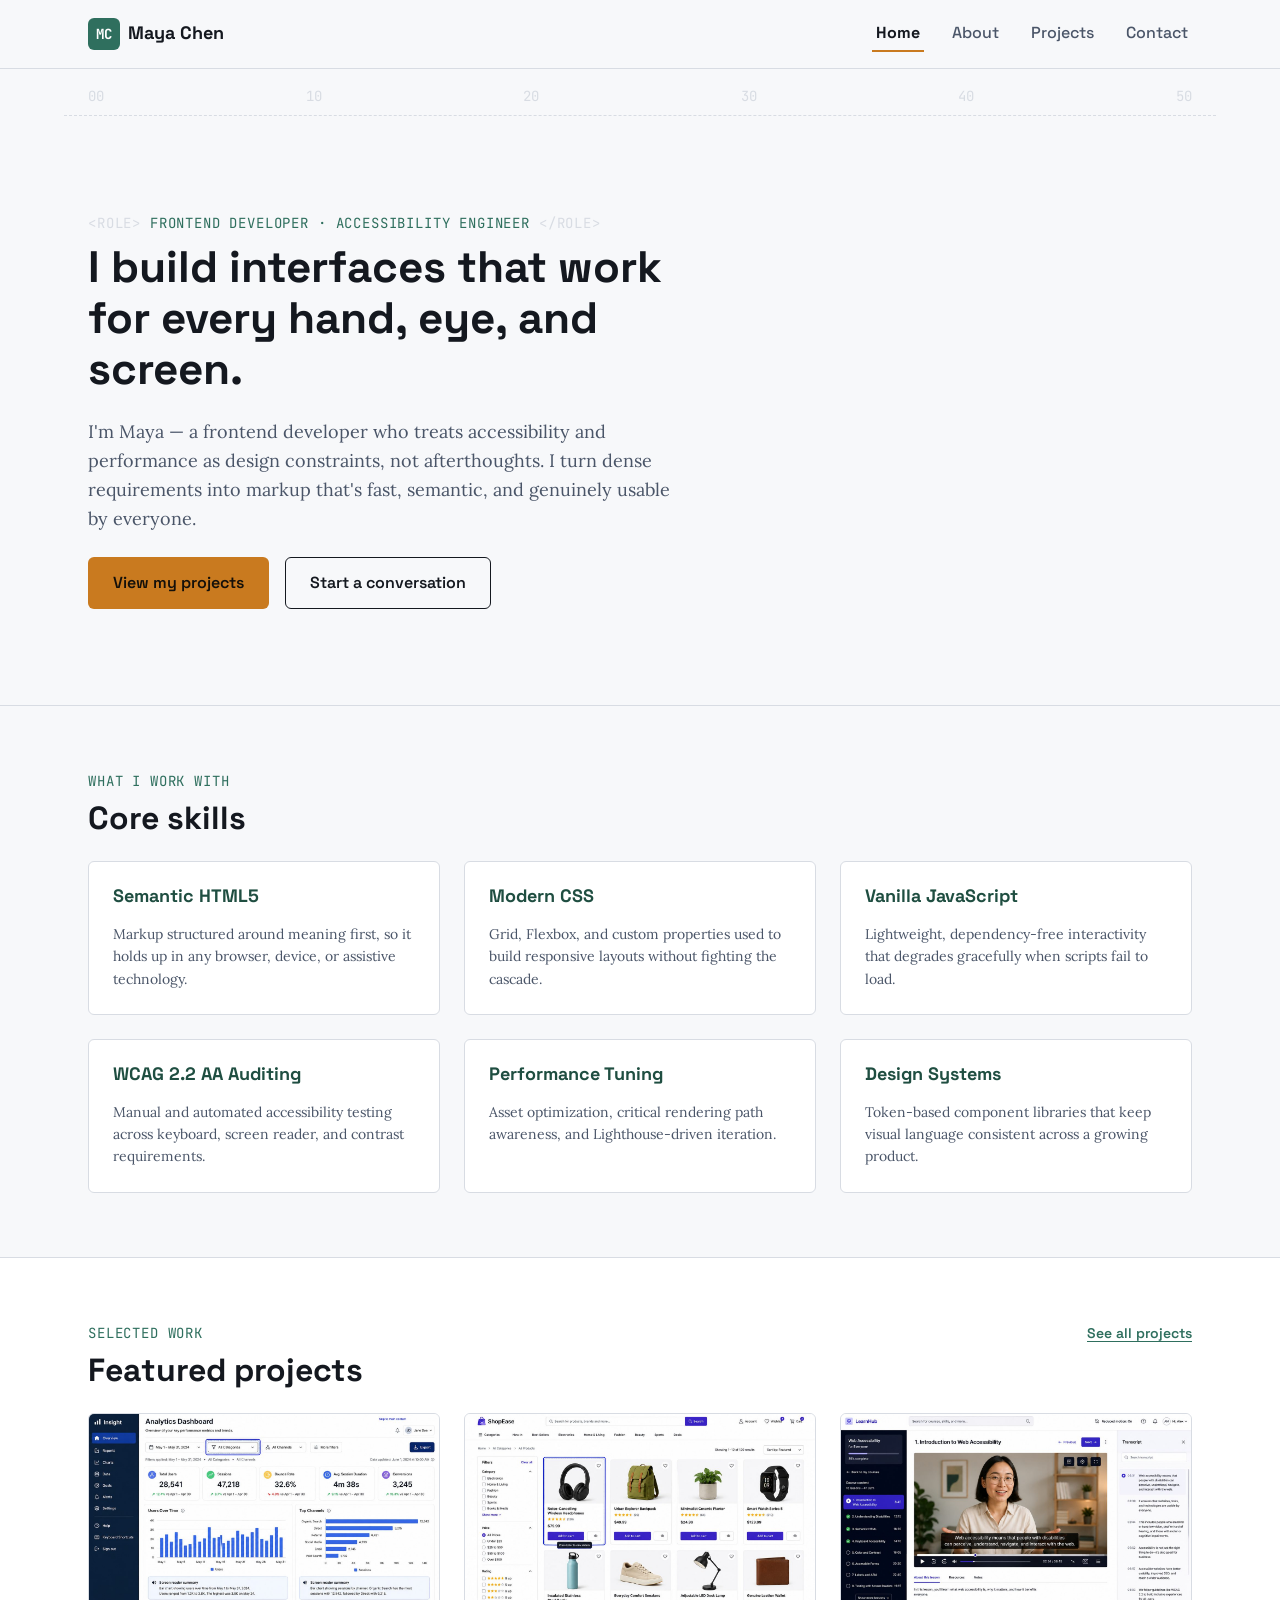
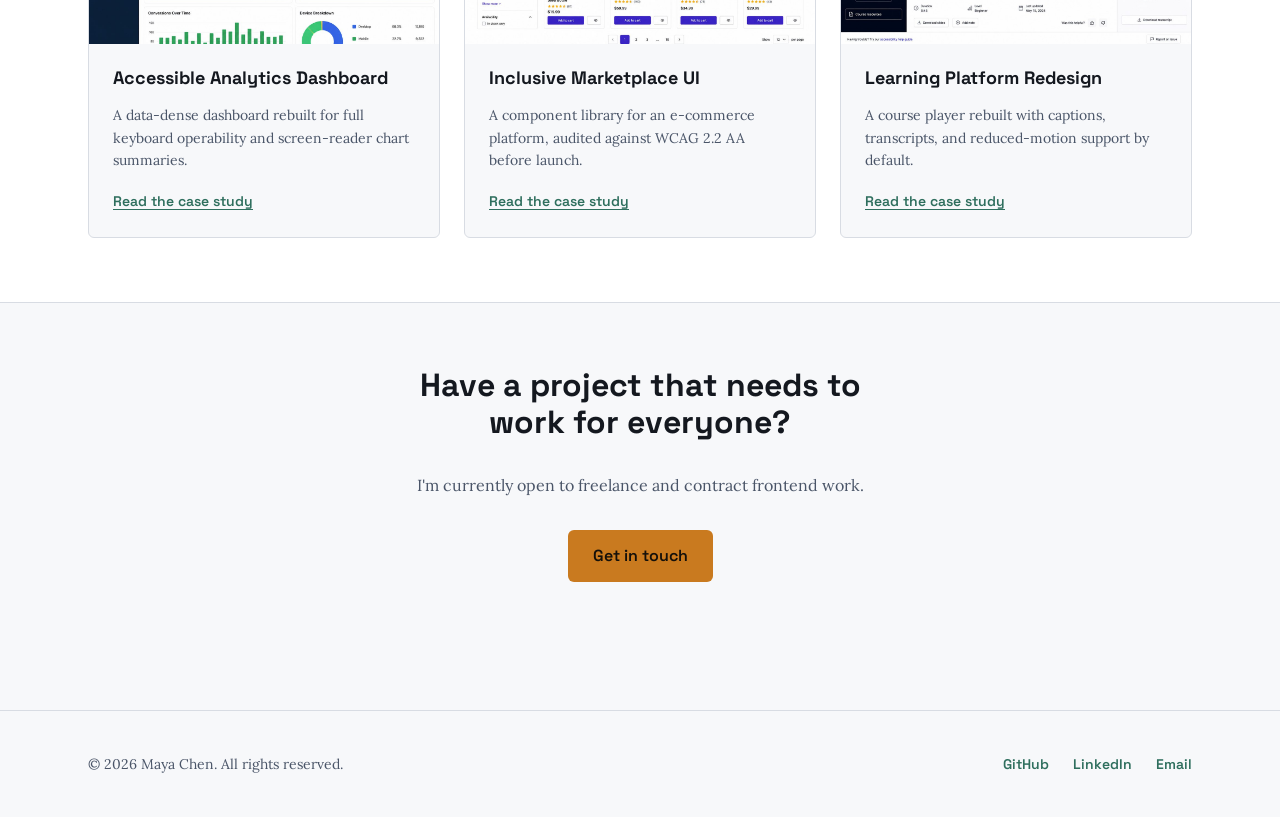
==== index.html @ 95c25424 "Initial portfolio website" ====
<!DOCTYPE html>
<html lang="en">
<head>
  <!-- ============================================================
       DOCUMENT METADATA
       ============================================================ -->
  <meta charset="UTF-8">
  <meta name="viewport" content="width=device-width, initial-scale=1.0">

  <title>Maya Chen — Frontend Developer &amp; Accessibility Engineer</title>
  <meta name="description" content="Maya Chen is a frontend developer and accessibility engineer building fast, semantic, WCAG-compliant web experiences. Explore her work, skills, and projects.">
  <meta name="keywords" content="frontend developer, accessibility engineer, web accessibility, WCAG, semantic HTML, portfolio, Maya Chen">
  <meta name="author" content="Maya Chen">

  <!-- Canonical URL placeholder — replace with production domain before deploying -->
  <link rel="canonical" href="https://www.mayachen.dev/index.html">

  <!-- Open Graph tags for social sharing -->
  <meta property="og:type" content="website">
  <meta property="og:title" content="Maya Chen — Frontend Developer & Accessibility Engineer">
  <meta property="og:description" content="Frontend developer and accessibility engineer building fast, semantic, WCAG-compliant web experiences.">
  <meta property="og:image" content="https://www.mayachen.dev/images/og-cover.jpg">
  <meta property="og:url" content="https://www.mayachen.dev/index.html">
  <meta property="og:site_name" content="Maya Chen — Portfolio">

  <!-- Twitter Card tags -->
  <meta name="twitter:card" content="summary_large_image">
  <meta name="twitter:title" content="Maya Chen — Frontend Developer & Accessibility Engineer">
  <meta name="twitter:description" content="Frontend developer and accessibility engineer building fast, semantic, WCAG-compliant web experiences.">
  <meta name="twitter:image" content="https://www.mayachen.dev/images/og-cover.jpg">

  <!-- Favicon placeholder -->
  <link rel="icon" href="images/favicon.svg" type="image/svg+xml">

  <!-- Preconnect to Google Fonts for performance -->
  <link rel="preconnect" href="https://fonts.googleapis.com">
  <link rel="preconnect" href="https://fonts.gstatic.com" crossorigin>
  <link href="https://fonts.googleapis.com/css2?family=Space+Grotesk:wght@500;600;700&family=Lora:ital,wght@0,400;0,500;0,600;1,400&family=JetBrains+Mono:wght@400;500&display=swap" rel="stylesheet">

  <link rel="stylesheet" href="css/style.css">
</head>
<body>

  <!-- ============================================================
       SKIP LINK
       Allows keyboard and screen-reader users to bypass the
       repeated navigation block and jump straight to main content.
       Visually hidden until it receives keyboard focus.
       ============================================================ -->
  <a class="skip-link" href="#main-content">Skip to main content</a>

  <!-- ============================================================
       HEADER + PRIMARY NAVIGATION
       Identical markup is repeated on every page so screen-reader
       users build a predictable mental model of the site.
       aria-current="page" tells assistive tech which link matches
       the page currently loaded, without relying on color alone.
       ============================================================ -->
  <header class="site-header">
    <div class="header-inner">
      <a href="index.html" class="logo" aria-label="Maya Chen — Home">
        <span class="logo-mark" aria-hidden="true">MC</span>
        <span class="logo-text">Maya Chen</span>
      </a>

      <button type="button" class="nav-toggle" id="nav-toggle" aria-expanded="false" aria-controls="primary-nav">
        <span class="nav-toggle-bar" aria-hidden="true"></span>
        <span class="nav-toggle-bar" aria-hidden="true"></span>
        <span class="nav-toggle-bar" aria-hidden="true"></span>
        <span class="visually-hidden">Menu</span>
      </button>

      <nav aria-label="Primary Navigation" id="primary-nav" class="primary-nav">
        <ul>
          <li><a href="index.html" aria-current="page">Home</a></li>
          <li><a href="about.html">About</a></li>
          <li><a href="projects.html">Projects</a></li>
          <li><a href="contact.html">Contact</a></li>
        </ul>
      </nav>
    </div>
  </header>

  <!-- ============================================================
       MAIN CONTENT
       Exactly one <main> per page; this is the skip link's target.
       ============================================================ -->
  <main id="main-content">

    <!-- HERO — signature "annotated blueprint" treatment: a ruled,
         coordinate-labeled panel that echoes the site's focus on
         structure and semantics. Ruler ticks are purely decorative
         (aria-hidden) so they never clutter screen-reader output. -->
    <section class="hero" aria-labelledby="hero-heading">
      <div class="hero-ruler" aria-hidden="true">
        <span>00</span><span>10</span><span>20</span><span>30</span><span>40</span><span>50</span>
      </div>
      <div class="hero-content">
        <p class="eyebrow">
          <span class="eyebrow-tag">&lt;role&gt;</span> Frontend Developer · Accessibility Engineer <span class="eyebrow-tag">&lt;/role&gt;</span>
        </p>
        <h1 id="hero-heading">I build interfaces that work for every hand, eye, and screen.</h1>
        <p class="hero-lede">
          I'm Maya — a frontend developer who treats accessibility and performance as
          design constraints, not afterthoughts. I turn dense requirements into
          markup that's fast, semantic, and genuinely usable by everyone.
        </p>
        <div class="cta-group">
          <a class="button button-primary" href="projects.html">View my projects</a>
          <a class="button button-secondary" href="contact.html">Start a conversation</a>
        </div>
      </div>
    </section>

    <!-- SKILLS SECTION -->
    <section class="skills" aria-labelledby="skills-heading">
      <div class="section-inner">
        <p class="eyebrow">What I work with</p>
        <h2 id="skills-heading">Core skills</h2>
        <ul class="skills-grid">
          <li class="skill-card">
            <h3>Semantic HTML5</h3>
            <p>Markup structured around meaning first, so it holds up in any browser, device, or assistive technology.</p>
          </li>
          <li class="skill-card">
            <h3>Modern CSS</h3>
            <p>Grid, Flexbox, and custom properties used to build responsive layouts without fighting the cascade.</p>
          </li>
          <li class="skill-card">
            <h3>Vanilla JavaScript</h3>
            <p>Lightweight, dependency-free interactivity that degrades gracefully when scripts fail to load.</p>
          </li>
          <li class="skill-card">
            <h3>WCAG 2.2 AA Auditing</h3>
            <p>Manual and automated accessibility testing across keyboard, screen reader, and contrast requirements.</p>
          </li>
          <li class="skill-card">
            <h3>Performance Tuning</h3>
            <p>Asset optimization, critical rendering path awareness, and Lighthouse-driven iteration.</p>
          </li>
          <li class="skill-card">
            <h3>Design Systems</h3>
            <p>Token-based component libraries that keep visual language consistent across a growing product.</p>
          </li>
        </ul>
      </div>
    </section>

    <!-- FEATURED PROJECTS PREVIEW -->
    <section class="featured-projects" aria-labelledby="featured-heading">
      <div class="section-inner">
        <div class="section-heading-row">
          <div>
            <p class="eyebrow">Selected work</p>
            <h2 id="featured-heading">Featured projects</h2>
          </div>
          <a class="text-link" href="projects.html">See all projects</a>
        </div>

        <div class="featured-grid">
          <article class="featured-card">
            <img src="images/project-dashboard.jpg" alt="Analytics dashboard interface showing bar charts and a keyboard-focus outline around a filter control" width="640" height="420" loading="lazy">
            <div class="featured-card-body">
              <h3>Accessible Analytics Dashboard</h3>
              <p>A data-dense dashboard rebuilt for full keyboard operability and screen-reader chart summaries.</p>
              <a class="text-link" href="projects.html">Read the case study</a>
            </div>
          </article>

          <article class="featured-card">
            <img src="images/project-marketplace.jpg" alt="Grid of product cards in an online marketplace with visible focus ring on the first card" width="640" height="420" loading="lazy">
            <div class="featured-card-body">
              <h3>Inclusive Marketplace UI</h3>
              <p>A component library for an e-commerce platform, audited against WCAG 2.2 AA before launch.</p>
              <a class="text-link" href="projects.html">Read the case study</a>
            </div>
          </article>

          <article class="featured-card">
            <img src="images/project-learning.jpg" alt="Online course player interface with captions enabled and a transcript panel open" width="640" height="420" loading="lazy">
            <div class="featured-card-body">
              <h3>Learning Platform Redesign</h3>
              <p>A course player rebuilt with captions, transcripts, and reduced-motion support by default.</p>
              <a class="text-link" href="projects.html">Read the case study</a>
            </div>
          </article>
        </div>
      </div>
    </section>

    <!-- CLOSING CALL TO ACTION -->
    <section class="cta-band" aria-labelledby="cta-heading">
      <div class="section-inner cta-band-inner">
        <h2 id="cta-heading">Have a project that needs to work for everyone?</h2>
        <p>I'm currently open to freelance and contract frontend work.</p>
        <a class="button button-primary" href="contact.html">Get in touch</a>
      </div>
    </section>

  </main>

  <!-- ============================================================
       FOOTER
       Repeated on every page. Social links use descriptive
       aria-label text rather than relying on icon shape alone.
       ============================================================ -->
  <footer class="site-footer">
    <div class="footer-inner">
      <p>&copy; <span id="current-year">2026</span> Maya Chen. All rights reserved.</p>
      <ul class="social-links">
        <li>
          <a href="https://github.com/mayachen-dev" aria-label="Maya Chen on GitHub (opens in a new tab)" target="_blank" rel="noopener noreferrer">GitHub</a>
        </li>
        <li>
          <a href="https://linkedin.com/in/mayachen-dev" aria-label="Maya Chen on LinkedIn (opens in a new tab)" target="_blank" rel="noopener noreferrer">LinkedIn</a>
        </li>
        <li>
          <a href="mailto:hello@mayachen.dev" aria-label="Email Maya Chen at hello@mayachen.dev">Email</a>
        </li>
      </ul>
    </div>
  </footer>

  <!-- Back-to-top button is injected/managed by script.js; markup lives here
       so it exists in the DOM before scripts run, with a safe no-JS fallback state. -->
  <button type="button" id="back-to-top" class="back-to-top" aria-label="Back to top">↑</button>

  <script src="js/script.js"></script>
</body>
</html>
---- css/style.css ----
/* ==========================================================================
   MAYA CHEN — PORTFOLIO STYLESHEET
   ==========================================================================
   Design tokens live at the top as CSS custom properties so color, type,
   and spacing decisions are made once and reused everywhere. The palette
   is a cool slate/paper base with a deep teal + amber accent pair — a
   deliberate departure from the "warm cream + terracotta" look common in
   generated portfolios, chosen to read as technical/editorial in line
   with the site's accessibility-engineering subject matter.

   Layout approach: mobile-first. Base styles target small screens;
   min-width media queries progressively enhance for tablet (640px+)
   and desktop (1024px+).
   ========================================================================== */

/* --------------------------------------------------------------------------
   1. DESIGN TOKENS
   -------------------------------------------------------------------------- */
:root {
  /* Color */
  --color-bg: #F7F8FA;            /* cool paper background, not cream */
  --color-surface: #FFFFFF;       /* card / raised surface */
  --color-ink: #14181F;           /* primary text, near-black slate */
  --color-slate: #4A5568;         /* secondary text */
  --color-rule: #D8DCE3;          /* borders, dividers, ruler ticks */
  --color-teal: #2F6F5E;          /* primary accent — structure, links, focus */
  --color-teal-dark: #1F4E41;     /* hover/active state for teal */
  --color-amber: #C97A1F;         /* secondary accent — CTAs, highlights (darkened from #E8A33D for AA contrast on white) */
  --color-amber-dark: #A6620F;    /* hover/active state for amber */

  /* Typography */
  --font-display: "Space Grotesk", "Segoe UI", sans-serif;
  --font-body: "Lora", Georgia, serif;
  --font-mono: "JetBrains Mono", "Courier New", monospace;

  --fs-base: 1rem;
  --fs-sm: 0.875rem;
  --fs-lg: 1.125rem;
  --fs-xl: 1.5rem;
  --fs-2xl: 2rem;
  --fs-3xl: 2.75rem;

  /* Spacing scale */
  --space-1: 0.25rem;
  --space-2: 0.5rem;
  --space-3: 1rem;
  --space-4: 1.5rem;
  --space-5: 2.5rem;
  --space-6: 4rem;
  --space-7: 6rem;

  /* Layout */
  --content-max-width: 72rem;
  --radius: 6px;
  --border-width: 1px;

  /* Motion */
  --transition-fast: 150ms ease;
}

/* --------------------------------------------------------------------------
   2. RESET & BASE ELEMENTS
   -------------------------------------------------------------------------- */
*,
*::before,
*::after {
  box-sizing: border-box;
}

html {
  scroll-behavior: smooth;
}

@media (prefers-reduced-motion: reduce) {
  html {
    scroll-behavior: auto;
  }
  *,
  *::before,
  *::after {
    animation-duration: 0.01ms !important;
    animation-iteration-count: 1 !important;
    transition-duration: 0.01ms !important;
    scroll-behavior: auto !important;
  }
}

body {
  margin: 0;
  background-color: var(--color-bg);
  color: var(--color-ink);
  font-family: var(--font-body);
  font-size: var(--fs-base);
  line-height: 1.6;
  -webkit-font-smoothing: antialiased;
}

img {
  max-width: 100%;
  height: auto;
  display: block;
  border-radius: var(--radius);
}

h1, h2, h3 {
  font-family: var(--font-display);
  line-height: 1.15;
  margin: 0 0 var(--space-3);
  color: var(--color-ink);
}

h1 { font-size: var(--fs-3xl); }
h2 { font-size: var(--fs-2xl); }
h3 { font-size: var(--fs-lg); }

p {
  margin: 0 0 var(--space-3);
  color: var(--color-slate);
  max-width: 65ch;
}

ul {
  margin: 0;
  padding: 0;
  list-style: none;
}

a {
  color: var(--color-teal);
  text-decoration-thickness: 1px;
  text-underline-offset: 3px;
}

a:hover {
  color: var(--color-teal-dark);
}

/* --------------------------------------------------------------------------
   3. ACCESSIBILITY UTILITIES
   -------------------------------------------------------------------------- */

/* Visually hides content while keeping it available to assistive tech. */
.visually-hidden {
  position: absolute;
  width: 1px;
  height: 1px;
  padding: 0;
  margin: -1px;
  overflow: hidden;
  clip: rect(0, 0, 0, 0);
  white-space: nowrap;
  border: 0;
}

/* Skip link: hidden off-screen by default, snaps into view on keyboard
   focus so keyboard and screen-reader users can bypass repeated nav. */
.skip-link {
  position: absolute;
  top: -3rem;
  left: var(--space-3);
  z-index: 100;
  background-color: var(--color-ink);
  color: var(--color-bg);
  padding: var(--space-2) var(--space-4);
  border-radius: var(--radius);
  font-family: var(--font-display);
  font-weight: 600;
  transition: top var(--transition-fast);
}

.skip-link:focus {
  top: var(--space-3);
}

/* Consistent, highly visible focus indicator for every interactive
   element. Uses :focus-visible so mouse clicks don't trigger a ring,
   but keyboard focus always does — required for WCAG 2.2 Focus Visible. */
a:focus-visible,
button:focus-visible,
input:focus-visible,
textarea:focus-visible {
  outline: 3px solid var(--color-amber);
  outline-offset: 2px;
  border-radius: var(--radius);
}

/* --------------------------------------------------------------------------
   4. LAYOUT HELPERS
   -------------------------------------------------------------------------- */
.section-inner {
  max-width: var(--content-max-width);
  margin-inline: auto;
  padding-inline: var(--space-4);
}

.eyebrow {
  font-family: var(--font-mono);
  font-size: var(--fs-sm);
  color: var(--color-teal);
  text-transform: uppercase;
  letter-spacing: 0.06em;
  margin: 0 0 var(--space-2);
}

.eyebrow-tag {
  color: var(--color-rule);
}

.text-link {
  font-family: var(--font-display);
  font-weight: 600;
  font-size: var(--fs-sm);
  white-space: nowrap;
}

/* --------------------------------------------------------------------------
   5. BUTTONS
   -------------------------------------------------------------------------- */
.button {
  display: inline-flex;
  align-items: center;
  justify-content: center;
  gap: var(--space-2);
  font-family: var(--font-display);
  font-weight: 600;
  font-size: var(--fs-base);
  padding: 0.75rem 1.5rem;
  border-radius: var(--radius);
  border: var(--border-width) solid transparent;
  cursor: pointer;
  text-decoration: none;
  transition: background-color var(--transition-fast), color var(--transition-fast), border-color var(--transition-fast);
}

.button-primary {
  background-color: var(--color-amber);
  color: #14100A;
}

.button-primary:hover {
  background-color: var(--color-amber-dark);
  color: #14100A;
}

.button-secondary {
  background-color: transparent;
  border-color: var(--color-ink);
  color: var(--color-ink);
}

.button-secondary:hover {
  background-color: var(--color-ink);
  color: var(--color-bg);
}

.button-outline {
  background-color: transparent;
  border-color: var(--color-rule);
  color: var(--color-ink);
}

.button-outline:hover {
  border-color: var(--color-teal);
  color: var(--color-teal-dark);
}

.cta-group {
  display: flex;
  flex-wrap: wrap;
  gap: var(--space-3);
}

/* --------------------------------------------------------------------------
   6. HEADER & NAVIGATION
   -------------------------------------------------------------------------- */
.site-header {
  position: sticky;
  top: 0;
  z-index: 50;
  background-color: var(--color-bg);
  border-bottom: var(--border-width) solid var(--color-rule);
}

.header-inner {
  max-width: var(--content-max-width);
  margin-inline: auto;
  padding: var(--space-3) var(--space-4);
  display: flex;
  align-items: center;
  justify-content: space-between;
  flex-wrap: wrap;
}

.logo {
  display: flex;
  align-items: center;
  gap: var(--space-2);
  text-decoration: none;
  color: var(--color-ink);
  font-family: var(--font-display);
  font-weight: 700;
  font-size: var(--fs-lg);
}

.logo-mark {
  display: inline-flex;
  align-items: center;
  justify-content: center;
  width: 2rem;
  height: 2rem;
  background-color: var(--color-teal);
  color: #FFFFFF;
  border-radius: var(--radius);
  font-family: var(--font-mono);
  font-size: var(--fs-sm);
}

/* Hamburger toggle — only relevant below the tablet breakpoint;
   hidden entirely at 640px+ where the full nav is always visible. */
.nav-toggle {
  display: inline-flex;
  flex-direction: column;
  justify-content: center;
  gap: 5px;
  width: 2.5rem;
  height: 2.5rem;
  padding: 0;
  background: transparent;
  border: var(--border-width) solid var(--color-rule);
  border-radius: var(--radius);
  cursor: pointer;
}

.nav-toggle-bar {
  display: block;
  width: 1.25rem;
  height: 2px;
  margin-inline: auto;
  background-color: var(--color-ink);
}

.primary-nav {
  flex-basis: 100%;
  order: 3;
  display: none;
}

.primary-nav.is-open {
  display: block;
}

.primary-nav ul {
  display: flex;
  flex-direction: column;
  gap: var(--space-1);
  padding-top: var(--space-3);
}

.primary-nav a {
  display: block;
  padding: var(--space-2) var(--space-1);
  font-family: var(--font-display);
  font-weight: 500;
  text-decoration: none;
  color: var(--color-slate);
  border-bottom: 2px solid transparent;
}

.primary-nav a:hover {
  color: var(--color-teal-dark);
}

/* aria-current="page" is the source of truth for "active" styling —
   never color alone, so the underline + weight also carry the signal. */
.primary-nav a[aria-current="page"] {
  color: var(--color-ink);
  font-weight: 700;
  border-bottom-color: var(--color-amber);
}

@media (min-width: 640px) {
  .nav-toggle {
    display: none;
  }

  .primary-nav {
    flex-basis: auto;
    order: 2;
    display: block;
  }

  .primary-nav ul {
    flex-direction: row;
    gap: var(--space-4);
    padding-top: 0;
  }

  .primary-nav a {
    padding: var(--space-1);
  }
}

/* --------------------------------------------------------------------------
   7. HERO (signature "annotated blueprint" ruler treatment)
   -------------------------------------------------------------------------- */
.hero {
  border-bottom: var(--border-width) solid var(--color-rule);
  padding-top: var(--space-3);
}

.hero-ruler {
  max-width: var(--content-max-width);
  margin-inline: auto;
  padding-inline: var(--space-4);
  display: flex;
  justify-content: space-between;
  font-family: var(--font-mono);
  font-size: var(--fs-sm);
  color: var(--color-rule);
  border-bottom: var(--border-width) dashed var(--color-rule);
  padding-bottom: var(--space-2);
}

.hero-content {
  max-width: var(--content-max-width);
  margin-inline: auto;
  padding: var(--space-5) var(--space-4) var(--space-6);
}

.hero h1 {
  max-width: 20ch;
  margin-bottom: var(--space-4);
}

.hero-lede {
  font-size: var(--fs-lg);
  max-width: 55ch;
  margin-bottom: var(--space-4);
}

@media (min-width: 1024px) {
  .hero-content {
    padding-top: var(--space-7);
    padding-bottom: var(--space-7);
  }
}

/* --------------------------------------------------------------------------
   8. SKILLS (home page grid)
   -------------------------------------------------------------------------- */
.skills {
  padding-block: var(--space-6);
}

.skills-grid {
  display: grid;
  grid-template-columns: 1fr;
  gap: var(--space-4);
  margin-top: var(--space-4);
}

.skill-card {
  background-color: var(--color-surface);
  border: var(--border-width) solid var(--color-rule);
  border-radius: var(--radius);
  padding: var(--space-4);
}

.skill-card h3 {
  color: var(--color-teal-dark);
}

.skill-card p {
  font-size: var(--fs-sm);
  margin-bottom: 0;
}

@media (min-width: 640px) {
  .skills-grid {
    grid-template-columns: repeat(2, 1fr);
  }
}

@media (min-width: 1024px) {
  .skills-grid {
    grid-template-columns: repeat(3, 1fr);
  }
}

/* --------------------------------------------------------------------------
   9. FEATURED PROJECTS (home page preview)
   -------------------------------------------------------------------------- */
.featured-projects {
  padding-block: var(--space-6);
  background-color: var(--color-surface);
  border-block: var(--border-width) solid var(--color-rule);
}

.section-heading-row {
  display: flex;
  flex-wrap: wrap;
  align-items: baseline;
  justify-content: space-between;
  gap: var(--space-2);
  margin-bottom: var(--space-4);
}

.section-heading-row h2 {
  margin-bottom: 0;
}

.featured-grid {
  display: grid;
  grid-template-columns: 1fr;
  gap: var(--space-4);
}

.featured-card {
  border: var(--border-width) solid var(--color-rule);
  border-radius: var(--radius);
  overflow: hidden;
  background-color: var(--color-bg);
}

.featured-card img {
  border-radius: 0;
  aspect-ratio: 640 / 420;
  object-fit: cover;
}

.featured-card-body {
  padding: var(--space-4);
}

.featured-card-body p {
  font-size: var(--fs-sm);
}

@media (min-width: 640px) {
  .featured-grid {
    grid-template-columns: repeat(2, 1fr);
  }
}

@media (min-width: 1024px) {
  .featured-grid {
    grid-template-columns: repeat(3, 1fr);
  }
}

/* --------------------------------------------------------------------------
   10. CTA BAND
   -------------------------------------------------------------------------- */
.cta-band {
  padding-block: var(--space-6);
}

.cta-band-inner {
  text-align: center;
  display: flex;
  flex-direction: column;
  align-items: center;
  gap: var(--space-3);
}

.cta-band h2 {
  max-width: 24ch;
}

/* --------------------------------------------------------------------------
   11. PAGE INTRO (about / projects / contact header band)
   -------------------------------------------------------------------------- */
.page-intro {
  padding-block: var(--space-6) var(--space-5);
  border-bottom: var(--border-width) solid var(--color-rule);
}

.page-intro h1 {
  max-width: 22ch;
}

.page-intro-lede {
  font-size: var(--fs-lg);
  max-width: 55ch;
}

/* --------------------------------------------------------------------------
   12. ABOUT PAGE — BIOGRAPHY
   -------------------------------------------------------------------------- */
.bio {
  padding-block: var(--space-6);
}

.bio-layout {
  display: grid;
  grid-template-columns: 1fr;
  gap: var(--space-4);
}

.bio-portrait {
  aspect-ratio: 480 / 560;
  object-fit: cover;
  width: 100%;
  max-width: 20rem;
}

@media (min-width: 640px) {
  .bio-layout {
    grid-template-columns: 18rem 1fr;
    align-items: start;
  }
}

/* --------------------------------------------------------------------------
   13. ABOUT PAGE — EDUCATION / EXPERIENCE TIMELINES
   -------------------------------------------------------------------------- */
.timeline-section {
  padding-block: var(--space-6);
}

.timeline-section-alt {
  background-color: var(--color-surface);
  border-block: var(--border-width) solid var(--color-rule);
}

.timeline {
  margin-top: var(--space-4);
  border-left: 2px solid var(--color-rule);
}

.timeline-item {
  position: relative;
  padding: 0 0 var(--space-5) var(--space-4);
}

.timeline-item::before {
  content: "";
  position: absolute;
  left: -7px;
  top: 0.4em;
  width: 12px;
  height: 12px;
  border-radius: 50%;
  background-color: var(--color-amber);
  border: 2px solid var(--color-bg);
}

.timeline-item:last-child {
  padding-bottom: 0;
}

.timeline-date {
  font-family: var(--font-mono);
  font-size: var(--fs-sm);
  color: var(--color-teal);
  margin-bottom: var(--space-1);
}

/* --------------------------------------------------------------------------
   14. ABOUT PAGE — TECHNICAL & SOFT SKILLS
   -------------------------------------------------------------------------- */
.skills-detail {
  padding-block: var(--space-6);
}

.skills-detail-grid {
  display: grid;
  grid-template-columns: 1fr;
  gap: var(--space-4);
  margin-top: var(--space-4);
}

.skills-detail-group h3 {
  color: var(--color-teal-dark);
}

.tag-list {
  display: flex;
  flex-wrap: wrap;
  gap: var(--space-2);
}

.tag-list li {
  font-family: var(--font-mono);
  font-size: var(--fs-sm);
  background-color: var(--color-surface);
  border: var(--border-width) solid var(--color-rule);
  border-radius: 999px;
  padding: 0.3rem 0.8rem;
  color: var(--color-slate);
}

.tag-list-compact li {
  background-color: var(--color-bg);
}

@media (min-width: 640px) {
  .skills-detail-grid {
    grid-template-columns: repeat(2, 1fr);
  }
}

@media (min-width: 1024px) {
  .skills-detail-grid {
    grid-template-columns: repeat(4, 1fr);
  }
}

.skills-soft {
  padding-block: var(--space-6);
  background-color: var(--color-surface);
  border-block: var(--border-width) solid var(--color-rule);
}

.soft-skills-grid {
  display: grid;
  grid-template-columns: 1fr;
  gap: var(--space-4);
  margin-top: var(--space-4);
}

.soft-skill-card h3 {
  color: var(--color-teal-dark);
}

.soft-skill-card p {
  font-size: var(--fs-sm);
  margin-bottom: 0;
}

@media (min-width: 640px) {
  .soft-skills-grid {
    grid-template-columns: repeat(2, 1fr);
  }
}

/* --------------------------------------------------------------------------
   15. PROJECTS PAGE
   -------------------------------------------------------------------------- */
.projects-list {
  padding-block: var(--space-6);
}

.projects-grid {
  display: grid;
  grid-template-columns: 1fr;
  gap: var(--space-5);
}

.project-card {
  display: grid;
  grid-template-columns: 1fr;
  border: var(--border-width) solid var(--color-rule);
  border-radius: var(--radius);
  overflow: hidden;
  background-color: var(--color-surface);
}

.project-card img {
  border-radius: 0;
  aspect-ratio: 640 / 420;
  object-fit: cover;
}

.project-card-body {
  padding: var(--space-4);
  display: flex;
  flex-direction: column;
  gap: var(--space-2);
}

.project-links {
  display: flex;
  flex-wrap: wrap;
  gap: var(--space-2);
  margin-top: var(--space-2);
}

@media (min-width: 640px) {
  .projects-grid {
    grid-template-columns: repeat(2, 1fr);
  }
}

@media (min-width: 1024px) {
  .project-card {
    grid-template-columns: 14rem 1fr;
  }

  .project-card img {
    aspect-ratio: auto;
    height: 100%;
  }
}

/* --------------------------------------------------------------------------
   16. CONTACT PAGE
   -------------------------------------------------------------------------- */
.contact-section {
  padding-block: var(--space-6);
}

.contact-layout {
  display: grid;
  grid-template-columns: 1fr;
  gap: var(--space-5);
}

.contact-form {
  background-color: var(--color-surface);
  border: var(--border-width) solid var(--color-rule);
  border-radius: var(--radius);
  padding: var(--space-4);
}

.form-status:empty {
  display: none;
}

.form-status {
  font-family: var(--font-mono);
  font-size: var(--fs-sm);
  color: var(--color-teal-dark);
  background-color: #EAF3F0;
  border: var(--border-width) solid var(--color-teal);
  border-radius: var(--radius);
  padding: var(--space-2) var(--space-3);
  margin-bottom: var(--space-3);
}

.form-field {
  margin-bottom: var(--space-4);
}

.form-field label {
  display: block;
  font-family: var(--font-display);
  font-weight: 600;
  font-size: var(--fs-sm);
  margin-bottom: var(--space-1);
}

.form-field input,
.form-field textarea {
  width: 100%;
  font-family: var(--font-body);
  font-size: var(--fs-base);
  color: var(--color-ink);
  background-color: var(--color-bg);
  border: var(--border-width) solid var(--color-rule);
  border-radius: var(--radius);
  padding: 0.65rem 0.85rem;
}

.form-field input:hover,
.form-field textarea:hover {
  border-color: var(--color-slate);
}

.form-field textarea {
  resize: vertical;
}

/* Error text is reserved space + a distinct color/icon-free label so it
   never relies on color alone; announced live via aria-live in markup. */
.field-error {
  display: block;
  min-height: 1.25em;
  font-family: var(--font-mono);
  font-size: var(--fs-sm);
  color: #B3261E;
  margin-top: var(--space-1);
}

.form-field.has-error input,
.form-field.has-error textarea {
  border-color: #B3261E;
}

.contact-alt {
  background-color: var(--color-surface);
  border: var(--border-width) solid var(--color-rule);
  border-radius: var(--radius);
  padding: var(--space-4);
  align-self: start;
}

.contact-alt-list li {
  padding-block: var(--space-2);
  border-bottom: var(--border-width) solid var(--color-rule);
}

.contact-alt-list li:last-child {
  border-bottom: none;
}

.contact-alt-list h3 {
  font-size: var(--fs-base);
  margin-bottom: var(--space-1);
}

.contact-alt-list p {
  font-size: var(--fs-sm);
  margin-bottom: 0;
}

@media (min-width: 1024px) {
  .contact-layout {
    grid-template-columns: 2fr 1fr;
  }
}

/* --------------------------------------------------------------------------
   17. FOOTER
   -------------------------------------------------------------------------- */
.site-footer {
  border-top: var(--border-width) solid var(--color-rule);
  padding-block: var(--space-5);
  margin-top: var(--space-6);
}

.footer-inner {
  max-width: var(--content-max-width);
  margin-inline: auto;
  padding-inline: var(--space-4);
  display: flex;
  flex-direction: column;
  gap: var(--space-3);
  align-items: center;
  text-align: center;
}

.footer-inner p {
  margin: 0;
  font-size: var(--fs-sm);
}

.social-links {
  display: flex;
  gap: var(--space-4);
}

.social-links a {
  font-family: var(--font-display);
  font-weight: 600;
  font-size: var(--fs-sm);
  text-decoration: none;
}

@media (min-width: 640px) {
  .footer-inner {
    flex-direction: row;
    justify-content: space-between;
    text-align: left;
  }
}

/* --------------------------------------------------------------------------
   18. BACK-TO-TOP BUTTON
   -------------------------------------------------------------------------- */
.back-to-top {
  position: fixed;
  right: var(--space-4);
  bottom: var(--space-4);
  width: 3rem;
  height: 3rem;
  border-radius: 50%;
  border: none;
  background-color: var(--color-ink);
  color: var(--color-bg);
  font-size: var(--fs-lg);
  cursor: pointer;
  opacity: 0;
  visibility: hidden;
  transform: translateY(0.5rem);
  transition: opacity var(--transition-fast), transform var(--transition-fast), visibility var(--transition-fast);
}

.back-to-top.is-visible {
  opacity: 1;
  visibility: visible;
  transform: translateY(0);
}

.back-to-top:hover {
  background-color: var(--color-teal-dark);
}
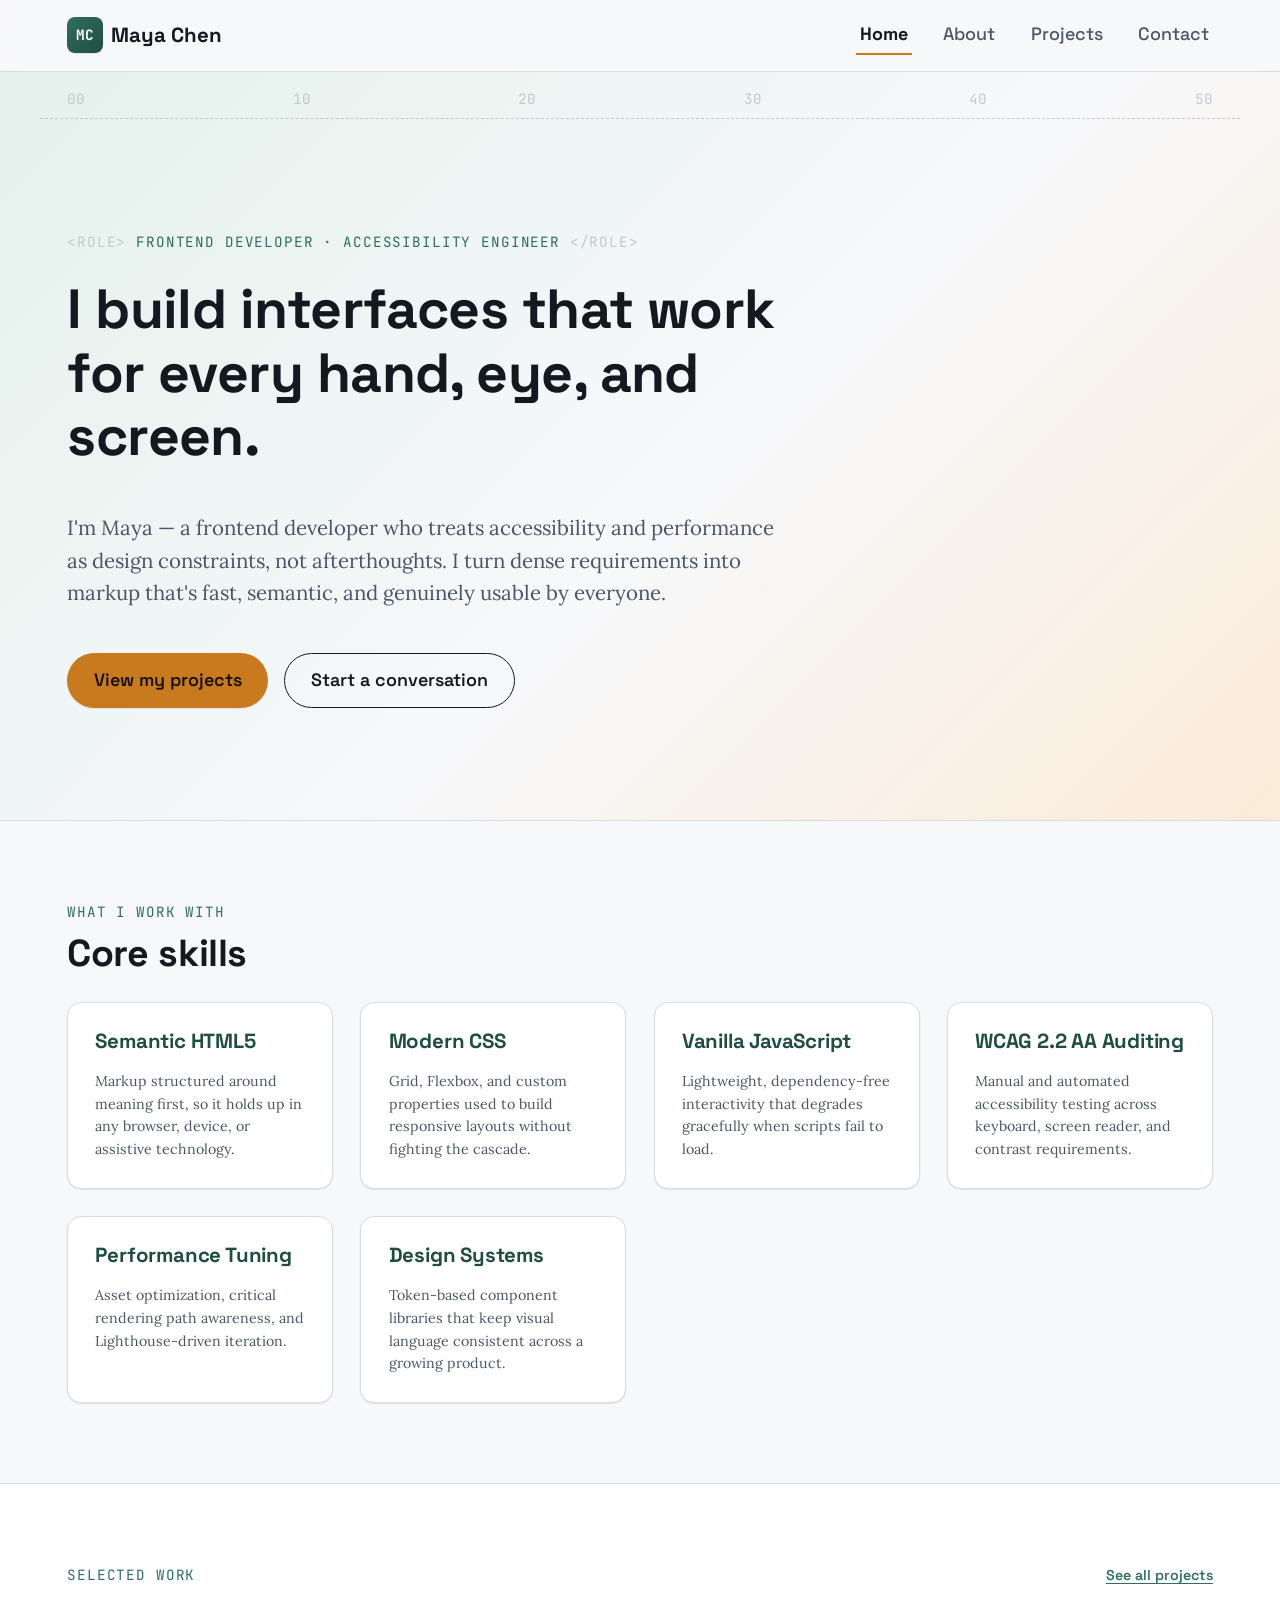
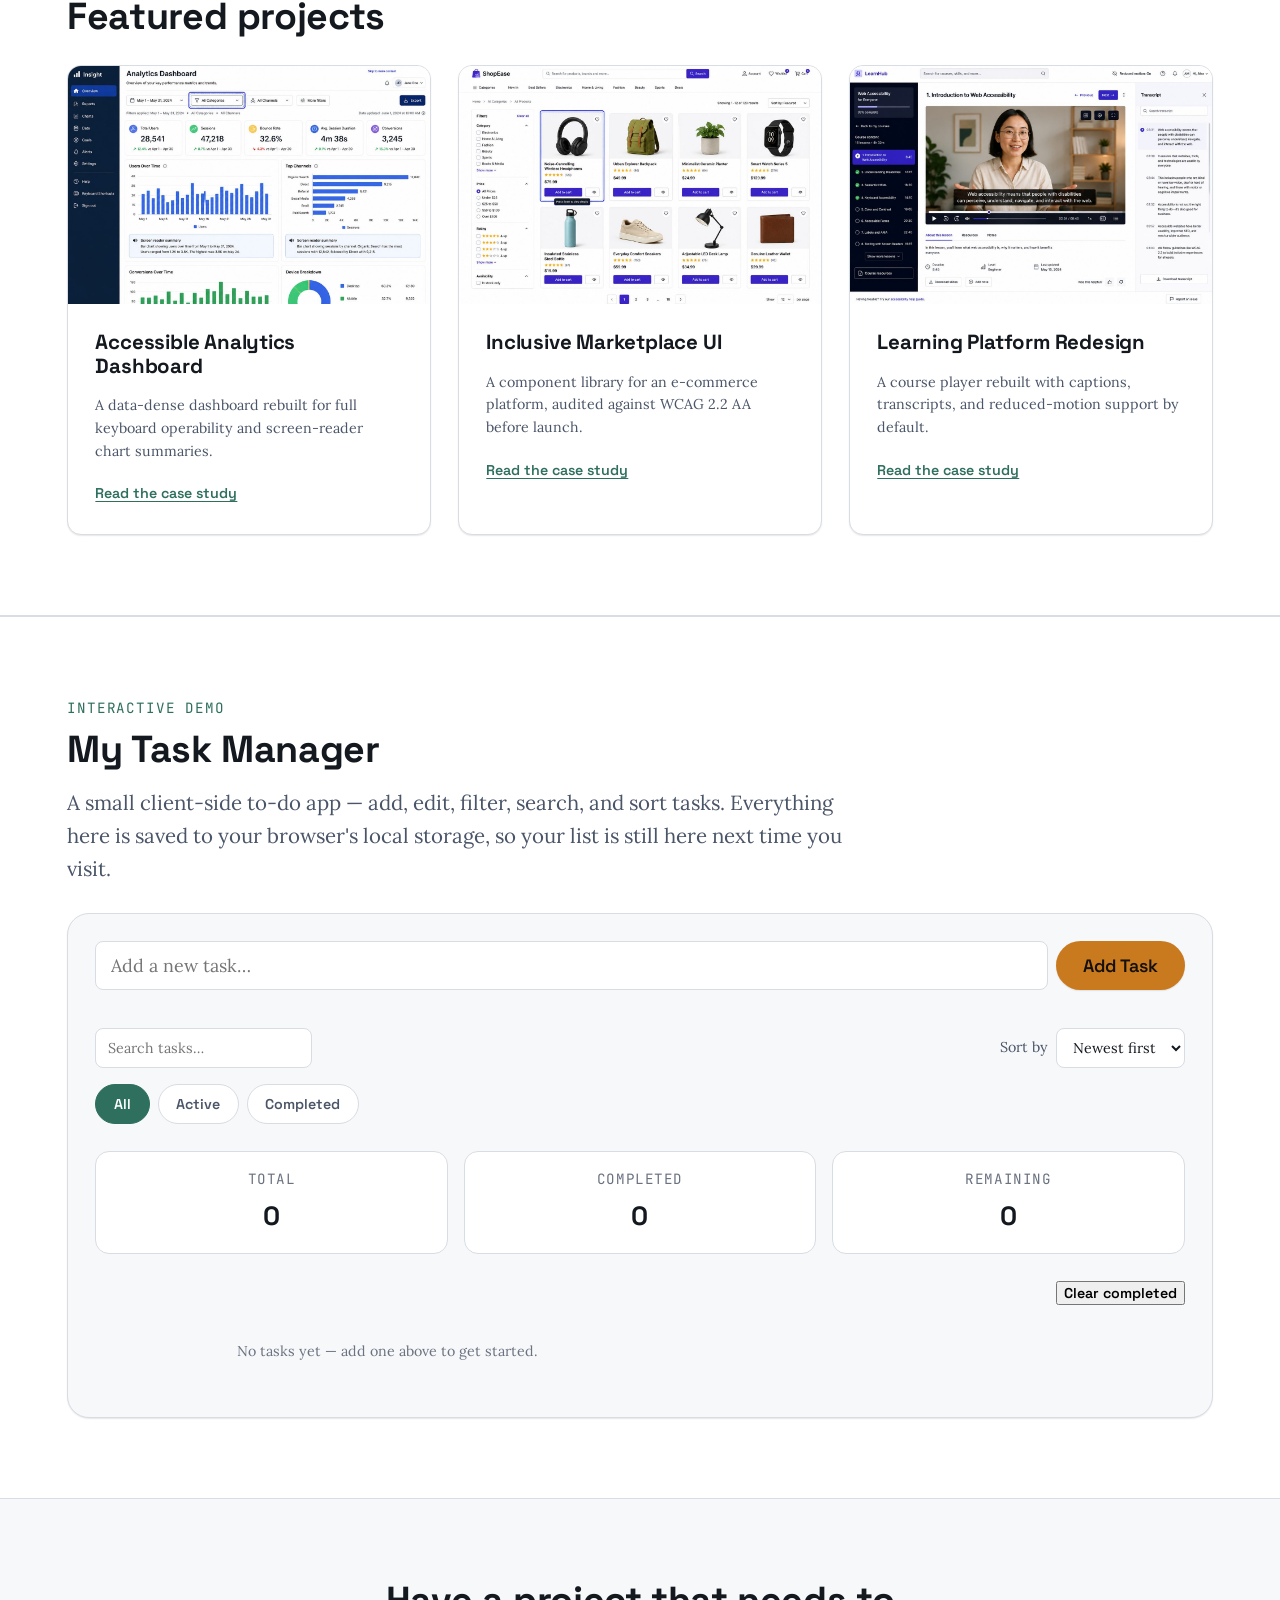
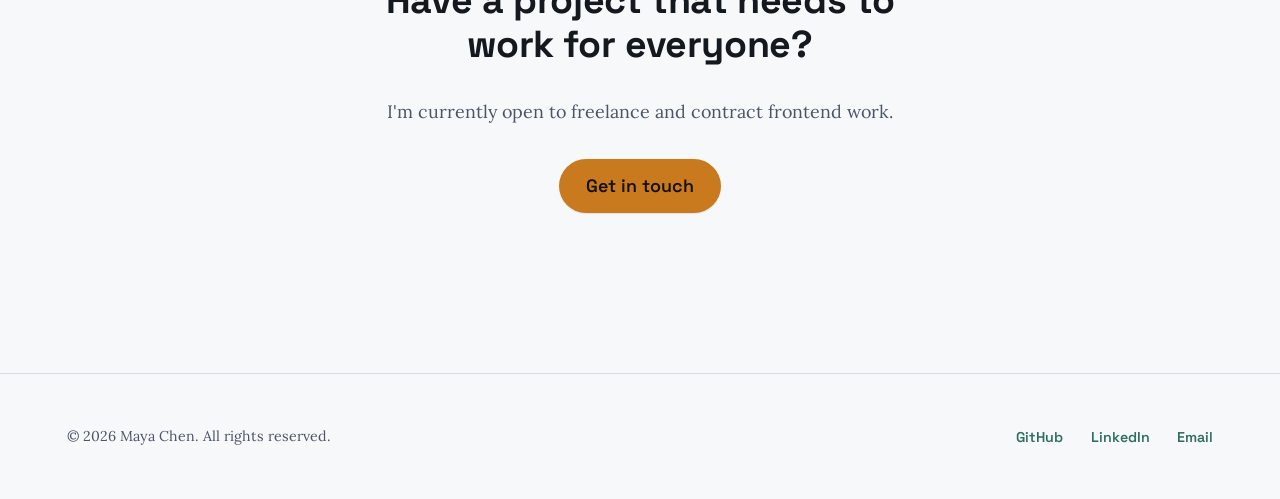
==== commit a99022de: "Add interactive To-Do List application with local storage" ====
--- a/index.html
+++ b/index.html
@@ -184,6 +184,107 @@
               <a class="text-link" href="projects.html">Read the case study</a>
             </div>
           </article>
+        </div>
+      </div>
+    </section>
+
+    <!-- ============================================================
+         TASK MANAGER — "My Task Manager" interactive demo.
+         All task <li> elements are created dynamically by script.js;
+         the <ul> below stays empty in markup on purpose (see the
+         #task-empty-state paragraph for the no-tasks case).
+         ============================================================ -->
+    <section class="task-manager" aria-labelledby="task-manager-heading">
+      <div class="section-inner">
+        <p class="eyebrow">Interactive demo</p>
+        <h2 id="task-manager-heading">My Task Manager</h2>
+        <p class="task-manager-lede">
+          A small client-side to-do app — add, edit, filter, search, and sort
+          tasks. Everything here is saved to your browser's local storage, so
+          your list is still here next time you visit.
+        </p>
+
+        <div class="task-app">
+
+          <!-- ADD TASK -->
+          <form class="task-form" id="task-form" aria-labelledby="task-form-heading" novalidate>
+            <h3 id="task-form-heading" class="visually-hidden">Add a new task</h3>
+            <div class="task-form-row">
+              <label for="task-input" class="visually-hidden">Task description</label>
+              <input
+                type="text"
+                id="task-input"
+                name="task-input"
+                placeholder="Add a new task…"
+                autocomplete="off"
+                aria-describedby="task-input-error">
+              <button type="submit" class="button button-primary" aria-label="Add Task">Add Task</button>
+            </div>
+            <!-- Live-region validation message: empty / whitespace-only / duplicate submissions -->
+            <span class="field-error" id="task-input-error" role="alert"></span>
+          </form>
+
+          <!-- SEARCH + SORT -->
+          <div class="task-toolbar">
+            <div class="task-search">
+              <label for="task-search-input" class="visually-hidden">Search tasks</label>
+              <input
+                type="search"
+                id="task-search-input"
+                name="task-search"
+                placeholder="Search tasks…"
+                autocomplete="off">
+            </div>
+
+            <div class="task-sort">
+              <label for="task-sort-select">Sort by</label>
+              <select id="task-sort-select" name="task-sort">
+                <option value="newest">Newest first</option>
+                <option value="oldest">Oldest first</option>
+                <option value="alphabetical">Alphabetical</option>
+              </select>
+            </div>
+          </div>
+
+          <!-- FILTERS -->
+          <div class="task-filters" role="group" aria-label="Filter tasks">
+            <button type="button" class="task-filter-btn" data-filter="all" aria-pressed="true">All</button>
+            <button type="button" class="task-filter-btn" data-filter="active" aria-pressed="false">Active</button>
+            <button type="button" class="task-filter-btn" data-filter="completed" aria-pressed="false">Completed</button>
+          </div>
+
+          <!-- STATISTICS — announced politely so screen-reader users hear
+               counts update after add/complete/delete, without interrupting
+               whatever they're doing (e.g. typing in the search box). -->
+          <dl class="task-stats" id="task-stats" aria-live="polite" aria-atomic="true">
+            <div class="task-stat">
+              <dt>Total</dt>
+              <dd id="stat-total">0</dd>
+            </div>
+            <div class="task-stat">
+              <dt>Completed</dt>
+              <dd id="stat-completed">0</dd>
+            </div>
+            <div class="task-stat">
+              <dt>Remaining</dt>
+              <dd id="stat-remaining">0</dd>
+            </div>
+          </dl>
+
+          <!-- TASK LIST — populated entirely by script.js via createElement(),
+               never hardcoded. Bulk actions live in the same toolbar so they're
+               always adjacent to the list they act on. -->
+          <div class="task-list-header">
+            <h3 class="visually-hidden">Your tasks</h3>
+            <button type="button" class="text-link" id="clear-completed-btn">Clear completed</button>
+          </div>
+
+          <ul class="task-list" id="task-list" aria-label="Task list"></ul>
+
+          <p class="task-empty-state" id="task-empty-state" hidden>
+            No tasks yet — add one above to get started.
+          </p>
+
         </div>
       </div>
     </section>
--- a/css/style.css
+++ b/css/style.css
@@ -1,65 +1,191 @@
 /* ==========================================================================
-   MAYA CHEN — PORTFOLIO STYLESHEET
+   MAYA CHEN — PORTFOLIO STYLESHEET (v2)
    ==========================================================================
-   Design tokens live at the top as CSS custom properties so color, type,
-   and spacing decisions are made once and reused everywhere. The palette
-   is a cool slate/paper base with a deep teal + amber accent pair — a
-   deliberate departure from the "warm cream + terracotta" look common in
-   generated portfolios, chosen to read as technical/editorial in line
-   with the site's accessibility-engineering subject matter.
-
-   Layout approach: mobile-first. Base styles target small screens;
-   min-width media queries progressively enhance for tablet (640px+)
-   and desktop (1024px+).
+   Architecture: mobile-first, CSS-variable-driven, with a full light/dark
+   theme system. All class names below match the existing HTML exactly —
+   this file is a styling upgrade only; no markup was changed.
+
+   Theme switching strategy (see "Root Variables" and "Theme" sections):
+   1. Light values are the default on :root.
+   2. If the OS prefers dark AND the user hasn't explicitly forced light,
+      a `prefers-color-scheme` query applies dark values automatically —
+      this happens in CSS before any JS runs, so the common case (no
+      stored override) never flashes the wrong theme.
+   3. If the user has explicitly toggled a theme, script.js sets
+      `data-theme="dark"` or `data-theme="light"` on <html> and stores it
+      in localStorage; that attribute always wins over the OS preference.
+
+   Table of contents:
+   1. Root Variables
+   2. Reset
+   3. Typography
+   4. Layout
+   5. Header
+   6. Navigation
+   7. Hero
+   8. Buttons
+   9. Cards
+   10. Skills
+   11. Projects
+   12. Contact / Forms
+   13. Footer
+   14. Utilities
+   15. Animations
+   16. Media Queries (breakpoint reference + cross-cutting overrides)
+   17. Task Manager
    ========================================================================== */
 
 /* --------------------------------------------------------------------------
-   1. DESIGN TOKENS
+   1. ROOT VARIABLES
    -------------------------------------------------------------------------- */
 :root {
-  /* Color */
-  --color-bg: #F7F8FA;            /* cool paper background, not cream */
-  --color-surface: #FFFFFF;       /* card / raised surface */
-  --color-ink: #14181F;           /* primary text, near-black slate */
-  --color-slate: #4A5568;         /* secondary text */
-  --color-rule: #D8DCE3;          /* borders, dividers, ruler ticks */
-  --color-teal: #2F6F5E;          /* primary accent — structure, links, focus */
-  --color-teal-dark: #1F4E41;     /* hover/active state for teal */
-  --color-amber: #C97A1F;         /* secondary accent — CTAs, highlights (darkened from #E8A33D for AA contrast on white) */
-  --color-amber-dark: #A6620F;    /* hover/active state for amber */
-
-  /* Typography */
+  /* ---- Color: light theme (default) ---- */
+  --color-bg: #F7F8FA;
+  --color-bg-alt: #EEF1F4;
+  --color-surface: #FFFFFF;
+  --color-surface-raised: #FFFFFF;
+  --color-ink: #14181F;
+  --color-slate: #4A5568;
+  --color-slate-muted: #6B7280;
+  --color-rule: #D8DCE3;
+  --color-rule-strong: #C2C8D1;
+
+  --color-teal: #2F6F5E;
+  --color-teal-dark: #1F4E41;
+  --color-teal-soft: #E4F1EC;
+
+  --color-amber: #C97A1F;
+  --color-amber-dark: #A6620F;
+  --color-amber-soft: #FBEBD8;
+
+  --color-error: #B3261E;
+  --color-error-soft: #FCEAE9;
+  --color-success: #1E7A46;
+  --color-success-soft: #E7F5EC;
+
+  --color-overlay: rgb(20 24 31 / 55%);
+  --color-focus-ring: var(--color-amber);
+
+  /* ---- Gradient (hero background) ---- */
+  --gradient-hero: linear-gradient(135deg, var(--color-teal-soft) 0%, var(--color-bg) 55%, var(--color-amber-soft) 100%);
+
+  /* ---- Shadows ---- */
+  --shadow-sm: 0 1px 2px rgb(20 24 31 / 6%), 0 1px 1px rgb(20 24 31 / 4%);
+  --shadow-md: 0 4px 12px rgb(20 24 31 / 8%), 0 2px 4px rgb(20 24 31 / 6%);
+  --shadow-lg: 0 12px 32px rgb(20 24 31 / 12%), 0 4px 10px rgb(20 24 31 / 6%);
+  --shadow-focus: 0 0 0 4px rgb(201 122 31 / 25%);
+
+  /* ---- Typography ---- */
   --font-display: "Space Grotesk", "Segoe UI", sans-serif;
   --font-body: "Lora", Georgia, serif;
   --font-mono: "JetBrains Mono", "Courier New", monospace;
 
-  --fs-base: 1rem;
-  --fs-sm: 0.875rem;
-  --fs-lg: 1.125rem;
-  --fs-xl: 1.5rem;
-  --fs-2xl: 2rem;
-  --fs-3xl: 2.75rem;
-
-  /* Spacing scale */
+  /* Fluid type scale — clamp(min, preferred, max) so sizes scale smoothly
+     between the mobile and large-desktop breakpoints without discrete jumps. */
+  --fs-sm: clamp(0.8rem, 0.77rem + 0.15vw, 0.9rem);
+  --fs-base: clamp(1rem, 0.96rem + 0.2vw, 1.125rem);
+  --fs-lg: clamp(1.125rem, 1.08rem + 0.25vw, 1.3rem);
+  --fs-xl: clamp(1.35rem, 1.25rem + 0.5vw, 1.75rem);
+  --fs-2xl: clamp(1.75rem, 1.55rem + 1vw, 2.5rem);
+  --fs-3xl: clamp(2.25rem, 1.85rem + 2vw, 3.5rem);
+
+  /* ---- Spacing scale (fluid where it benefits layout breathing room) ---- */
   --space-1: 0.25rem;
   --space-2: 0.5rem;
   --space-3: 1rem;
-  --space-4: 1.5rem;
-  --space-5: 2.5rem;
-  --space-6: 4rem;
-  --space-7: 6rem;
-
-  /* Layout */
-  --content-max-width: 72rem;
-  --radius: 6px;
+  --space-4: clamp(1.25rem, 1.1rem + 0.75vw, 1.75rem);
+  --space-5: clamp(2rem, 1.6rem + 2vw, 3rem);
+  --space-6: clamp(3rem, 2.2rem + 4vw, 5rem);
+  --space-7: clamp(4rem, 2.8rem + 6vw, 7rem);
+
+  /* ---- Layout ---- */
+  --content-max-width: 75rem;
+  --radius-sm: 8px;
+  --radius-md: 14px;
+  --radius-lg: 22px;
+  --radius-pill: 999px;
   --border-width: 1px;
 
-  /* Motion */
+  /* ---- Motion ---- */
   --transition-fast: 150ms ease;
+  --transition-base: 250ms cubic-bezier(0.4, 0, 0.2, 1);
+  --transition-slow: 450ms cubic-bezier(0.4, 0, 0.2, 1);
+  --transition-theme: background-color 300ms ease, color 300ms ease, border-color 300ms ease;
+}
+
+/* Dark theme, applied automatically when the OS prefers dark and the user
+   hasn't explicitly forced light mode. */
+@media (prefers-color-scheme: dark) {
+  :root:not([data-theme="light"]) {
+    --color-bg: #10141A;
+    --color-bg-alt: #171C24;
+    --color-surface: #1B212B;
+    --color-surface-raised: #212836;
+    --color-ink: #F1F3F6;
+    --color-slate: #B7C0CC;
+    --color-slate-muted: #8B94A3;
+    --color-rule: #2B3340;
+    --color-rule-strong: #3A4455;
+
+    --color-teal: #5FB79C;
+    --color-teal-dark: #86D1B9;
+    --color-teal-soft: #17342C;
+
+    --color-amber: #E3A24C;
+    --color-amber-dark: #F0BE79;
+    --color-amber-soft: #3A2A16;
+
+    --color-error: #F2867E;
+    --color-error-soft: #3A1D1B;
+    --color-success: #74D69B;
+    --color-success-soft: #163326;
+
+    --color-overlay: rgb(4 6 10 / 65%);
+
+    --gradient-hero: linear-gradient(135deg, var(--color-teal-soft) 0%, var(--color-bg) 55%, var(--color-amber-soft) 100%);
+
+    --shadow-sm: 0 1px 2px rgb(0 0 0 / 30%);
+    --shadow-md: 0 4px 14px rgb(0 0 0 / 35%);
+    --shadow-lg: 0 16px 40px rgb(0 0 0 / 45%);
+  }
+}
+
+/* Explicit user choice always wins over the OS preference. */
+[data-theme="dark"] {
+  --color-bg: #10141A;
+  --color-bg-alt: #171C24;
+  --color-surface: #1B212B;
+  --color-surface-raised: #212836;
+  --color-ink: #F1F3F6;
+  --color-slate: #B7C0CC;
+  --color-slate-muted: #8B94A3;
+  --color-rule: #2B3340;
+  --color-rule-strong: #3A4455;
+
+  --color-teal: #5FB79C;
+  --color-teal-dark: #86D1B9;
+  --color-teal-soft: #17342C;
+
+  --color-amber: #E3A24C;
+  --color-amber-dark: #F0BE79;
+  --color-amber-soft: #3A2A16;
+
+  --color-error: #F2867E;
+  --color-error-soft: #3A1D1B;
+  --color-success: #74D69B;
+  --color-success-soft: #163326;
+
+  --color-overlay: rgb(4 6 10 / 65%);
+
+  --gradient-hero: linear-gradient(135deg, var(--color-teal-soft) 0%, var(--color-bg) 55%, var(--color-amber-soft) 100%);
+
+  --shadow-sm: 0 1px 2px rgb(0 0 0 / 30%);
+  --shadow-md: 0 4px 14px rgb(0 0 0 / 35%);
+  --shadow-lg: 0 16px 40px rgb(0 0 0 / 45%);
 }
 
 /* --------------------------------------------------------------------------
-   2. RESET & BASE ELEMENTS
+   2. RESET
    -------------------------------------------------------------------------- */
 *,
 *::before,
@@ -69,20 +195,7 @@
 
 html {
   scroll-behavior: smooth;
-}
-
-@media (prefers-reduced-motion: reduce) {
-  html {
-    scroll-behavior: auto;
-  }
-  *,
-  *::before,
-  *::after {
-    animation-duration: 0.01ms !important;
-    animation-iteration-count: 1 !important;
-    transition-duration: 0.01ms !important;
-    scroll-behavior: auto !important;
-  }
+  color-scheme: light dark;
 }
 
 body {
@@ -93,20 +206,30 @@
   font-size: var(--fs-base);
   line-height: 1.6;
   -webkit-font-smoothing: antialiased;
+  transition: var(--transition-theme);
 }
 
 img {
   max-width: 100%;
   height: auto;
   display: block;
-  border-radius: var(--radius);
-}
-
+  border-radius: var(--radius-sm);
+}
+
+hr {
+  border: none;
+  border-top: var(--border-width) solid var(--color-rule);
+}
+
+/* --------------------------------------------------------------------------
+   3. TYPOGRAPHY
+   -------------------------------------------------------------------------- */
 h1, h2, h3 {
   font-family: var(--font-display);
   line-height: 1.15;
   margin: 0 0 var(--space-3);
   color: var(--color-ink);
+  letter-spacing: -0.01em;
 }
 
 h1 { font-size: var(--fs-3xl); }
@@ -129,6 +252,7 @@
   color: var(--color-teal);
   text-decoration-thickness: 1px;
   text-underline-offset: 3px;
+  transition: color var(--transition-fast);
 }
 
 a:hover {
@@ -136,10 +260,888 @@
 }
 
 /* --------------------------------------------------------------------------
-   3. ACCESSIBILITY UTILITIES
+   4. LAYOUT
    -------------------------------------------------------------------------- */
-
-/* Visually hides content while keeping it available to assistive tech. */
+.section-inner {
+  max-width: var(--content-max-width);
+  margin-inline: auto;
+  padding-inline: var(--space-4);
+}
+
+.eyebrow {
+  font-family: var(--font-mono);
+  font-size: var(--fs-sm);
+  color: var(--color-teal);
+  text-transform: uppercase;
+  letter-spacing: 0.06em;
+  margin: 0 0 var(--space-2);
+}
+
+.eyebrow-tag {
+  color: var(--color-rule-strong);
+}
+
+.text-link {
+  font-family: var(--font-display);
+  font-weight: 600;
+  font-size: var(--fs-sm);
+  white-space: nowrap;
+}
+
+/* Generic responsive auto-fit grid, reused by skills / featured / projects
+   / soft-skills so the same minmax()+auto-fit pattern lives in one place. */
+.auto-grid {
+  display: grid;
+  gap: var(--space-4);
+  grid-template-columns: repeat(auto-fit, minmax(min(100%, 16rem), 1fr));
+}
+
+/* --------------------------------------------------------------------------
+   5. HEADER
+   -------------------------------------------------------------------------- */
+.site-header {
+  position: sticky;
+  top: 0;
+  z-index: 50;
+  background-color: rgb(from var(--color-bg) r g b / 88%);
+  -webkit-backdrop-filter: blur(10px);
+  backdrop-filter: blur(10px);
+  border-bottom: var(--border-width) solid var(--color-rule);
+  transition: var(--transition-theme);
+}
+
+.header-inner {
+  max-width: var(--content-max-width);
+  margin-inline: auto;
+  padding: var(--space-3) var(--space-4);
+  display: flex;
+  align-items: center;
+  justify-content: space-between;
+  gap: var(--space-3);
+  flex-wrap: wrap;
+}
+
+.logo {
+  display: flex;
+  align-items: center;
+  gap: var(--space-2);
+  text-decoration: none;
+  color: var(--color-ink);
+  font-family: var(--font-display);
+  font-weight: 700;
+  font-size: var(--fs-lg);
+}
+
+.logo-mark {
+  display: inline-flex;
+  align-items: center;
+  justify-content: center;
+  width: 2.25rem;
+  height: 2.25rem;
+  background: linear-gradient(135deg, var(--color-teal), var(--color-teal-dark));
+  color: #FFFFFF;
+  border-radius: var(--radius-sm);
+  font-family: var(--font-mono);
+  font-size: var(--fs-sm);
+  box-shadow: var(--shadow-sm);
+}
+
+/* Theme toggle — injected by script.js next to the nav toggle.
+   Styled here so it matches the design system even though the markup
+   is created at runtime rather than hand-authored. */
+.theme-toggle {
+  display: inline-flex;
+  align-items: center;
+  justify-content: center;
+  width: 2.5rem;
+  height: 2.5rem;
+  border-radius: var(--radius-pill);
+  border: var(--border-width) solid var(--color-rule);
+  background-color: var(--color-surface);
+  color: var(--color-ink);
+  cursor: pointer;
+  transition: background-color var(--transition-fast), border-color var(--transition-fast), transform var(--transition-fast);
+}
+
+.theme-toggle:hover {
+  border-color: var(--color-teal);
+  transform: translateY(-1px);
+}
+
+.theme-toggle svg {
+  width: 1.1rem;
+  height: 1.1rem;
+}
+
+/* --------------------------------------------------------------------------
+   6. NAVIGATION
+   -------------------------------------------------------------------------- */
+.nav-toggle {
+  display: inline-flex;
+  flex-direction: column;
+  justify-content: center;
+  align-items: center;
+  gap: 5px;
+  width: 2.75rem;
+  height: 2.75rem;
+  padding: 0;
+  background: var(--color-surface);
+  border: var(--border-width) solid var(--color-rule);
+  border-radius: var(--radius-sm);
+  cursor: pointer;
+  transition: border-color var(--transition-fast);
+}
+
+.nav-toggle:hover {
+  border-color: var(--color-teal);
+}
+
+.nav-toggle-bar {
+  display: block;
+  width: 1.25rem;
+  height: 2px;
+  background-color: var(--color-ink);
+  border-radius: 2px;
+  transition: transform var(--transition-base), opacity var(--transition-base);
+}
+
+/* Animated hamburger -> X, driven by aria-expanded so it always matches
+   the actual state screen readers announce, not a separate JS class. */
+.nav-toggle[aria-expanded="true"] .nav-toggle-bar:nth-child(1) {
+  transform: translateY(7px) rotate(45deg);
+}
+.nav-toggle[aria-expanded="true"] .nav-toggle-bar:nth-child(2) {
+  opacity: 0;
+}
+.nav-toggle[aria-expanded="true"] .nav-toggle-bar:nth-child(3) {
+  transform: translateY(-7px) rotate(-45deg);
+}
+
+.primary-nav {
+  flex-basis: 100%;
+  order: 3;
+}
+
+.primary-nav ul {
+  display: flex;
+  flex-direction: column;
+  gap: var(--space-1);
+}
+
+.primary-nav a {
+  display: block;
+  padding: var(--space-2) var(--space-1);
+  font-family: var(--font-display);
+  font-weight: 500;
+  text-decoration: none;
+  color: var(--color-slate);
+  border-bottom: 2px solid transparent;
+  transition: color var(--transition-fast), border-color var(--transition-fast);
+}
+
+.primary-nav a:hover {
+  color: var(--color-teal-dark);
+}
+
+.primary-nav a[aria-current="page"] {
+  color: var(--color-ink);
+  font-weight: 700;
+  border-bottom-color: var(--color-amber);
+}
+
+/* Below the tablet breakpoint the nav becomes an off-canvas drawer.
+   `.is-open` and the overlay element are both toggled by script.js;
+   nothing here requires markup beyond what already exists, since the
+   overlay div is created dynamically by the script. */
+@media (max-width: 639.98px) {
+  .primary-nav {
+    position: fixed;
+    inset: 0 0 0 auto;
+    width: min(80vw, 20rem);
+    height: 100vh;
+    background-color: var(--color-surface);
+    box-shadow: var(--shadow-lg);
+    padding: calc(var(--space-6) + env(safe-area-inset-top)) var(--space-4) var(--space-4);
+    transform: translateX(100%);
+    transition: transform var(--transition-slow);
+    overflow-y: auto;
+    z-index: 60;
+  }
+
+  .primary-nav.is-open {
+    transform: translateX(0);
+  }
+
+  .primary-nav ul {
+    gap: var(--space-2);
+  }
+
+  .primary-nav a {
+    font-size: var(--fs-lg);
+    padding: var(--space-2);
+  }
+
+  .nav-overlay {
+    position: fixed;
+    inset: 0;
+    background-color: var(--color-overlay);
+    -webkit-backdrop-filter: blur(2px);
+    backdrop-filter: blur(2px);
+    z-index: 55;
+    opacity: 0;
+    pointer-events: none;
+    transition: opacity var(--transition-base);
+  }
+
+  .nav-overlay.is-visible {
+    opacity: 1;
+    pointer-events: auto;
+  }
+}
+
+@media (min-width: 640px) {
+  .nav-toggle {
+    display: none;
+  }
+
+  .theme-toggle {
+    order: 1;
+  }
+
+  .primary-nav {
+    flex-basis: auto;
+    order: 2;
+  }
+
+  .primary-nav ul {
+    flex-direction: row;
+    gap: var(--space-4);
+  }
+
+  .primary-nav a {
+    padding: var(--space-1);
+  }
+}
+
+/* --------------------------------------------------------------------------
+   7. HERO
+   -------------------------------------------------------------------------- */
+.hero {
+  border-bottom: var(--border-width) solid var(--color-rule);
+  background-image: var(--gradient-hero);
+  padding-top: var(--space-3);
+  position: relative;
+  overflow: hidden;
+}
+
+.hero-ruler {
+  max-width: var(--content-max-width);
+  margin-inline: auto;
+  padding-inline: var(--space-4);
+  display: flex;
+  justify-content: space-between;
+  font-family: var(--font-mono);
+  font-size: var(--fs-sm);
+  color: var(--color-rule-strong);
+  border-bottom: var(--border-width) dashed var(--color-rule-strong);
+  padding-bottom: var(--space-2);
+}
+
+.hero-content {
+  max-width: var(--content-max-width);
+  margin-inline: auto;
+  padding: var(--space-5) var(--space-4) var(--space-6);
+  display: grid;
+  gap: var(--space-3);
+}
+
+.hero h1 {
+  max-width: 20ch;
+  margin-bottom: var(--space-4);
+}
+
+.hero-lede {
+  font-size: var(--fs-lg);
+  max-width: 55ch;
+  margin-bottom: var(--space-4);
+}
+
+@media (min-width: 1024px) {
+  .hero-content {
+    padding-top: var(--space-7);
+    padding-bottom: var(--space-7);
+  }
+}
+
+/* --------------------------------------------------------------------------
+   8. BUTTONS
+   -------------------------------------------------------------------------- */
+.button {
+  display: inline-flex;
+  align-items: center;
+  justify-content: center;
+  gap: var(--space-2);
+  font-family: var(--font-display);
+  font-weight: 600;
+  font-size: var(--fs-base);
+  min-height: 2.75rem;
+  padding: 0.75rem 1.6rem;
+  border-radius: var(--radius-pill);
+  border: var(--border-width) solid transparent;
+  cursor: pointer;
+  text-decoration: none;
+  transition: background-color var(--transition-base), color var(--transition-base),
+    border-color var(--transition-base), transform var(--transition-fast), box-shadow var(--transition-base);
+}
+
+.button:active {
+  transform: translateY(1px);
+}
+
+.button-primary {
+  background-color: var(--color-amber);
+  color: #14100A;
+  box-shadow: var(--shadow-sm);
+}
+
+.button-primary:hover {
+  background-color: var(--color-amber-dark);
+  color: #14100A;
+  box-shadow: var(--shadow-md);
+  transform: translateY(-2px);
+}
+
+.button-secondary {
+  background-color: transparent;
+  border-color: var(--color-ink);
+  color: var(--color-ink);
+}
+
+.button-secondary:hover {
+  background-color: var(--color-ink);
+  color: var(--color-bg);
+  transform: translateY(-2px);
+}
+
+.button-outline {
+  background-color: transparent;
+  border-color: var(--color-rule);
+  color: var(--color-ink);
+}
+
+.button-outline:hover {
+  border-color: var(--color-teal);
+  color: var(--color-teal-dark);
+  transform: translateY(-2px);
+}
+
+.cta-group {
+  display: flex;
+  flex-wrap: wrap;
+  gap: var(--space-3);
+}
+
+/* --------------------------------------------------------------------------
+   9. CARDS
+   -------------------------------------------------------------------------- */
+.skill-card,
+.featured-card,
+.project-card,
+.soft-skill-card,
+.contact-form,
+.contact-alt {
+  background-color: var(--color-surface);
+  border: var(--border-width) solid var(--color-rule);
+  border-radius: var(--radius-md);
+  transition: var(--transition-theme), box-shadow var(--transition-base), transform var(--transition-base), border-color var(--transition-base);
+}
+
+.skill-card,
+.soft-skill-card {
+  padding: var(--space-4);
+  box-shadow: var(--shadow-sm);
+}
+
+.skill-card:hover,
+.soft-skill-card:hover {
+  box-shadow: var(--shadow-md);
+  transform: translateY(-4px);
+  border-color: var(--color-teal);
+}
+
+.skill-card h3,
+.soft-skill-card h3 {
+  color: var(--color-teal-dark);
+}
+
+.skill-card p,
+.soft-skill-card p {
+  font-size: var(--fs-sm);
+  margin-bottom: 0;
+}
+
+.featured-card,
+.project-card {
+  overflow: hidden;
+  box-shadow: var(--shadow-sm);
+}
+
+.featured-card:hover,
+.project-card:hover {
+  box-shadow: var(--shadow-lg);
+  transform: translateY(-6px);
+  border-color: var(--color-teal);
+}
+
+/* Image zoom-on-hover: the image scales slightly inside its clipped
+   container so the card itself doesn't move or reflow layout. */
+.featured-card img,
+.project-card img {
+  border-radius: 0;
+  aspect-ratio: 640 / 420;
+  object-fit: cover;
+  transition: transform var(--transition-slow);
+}
+
+.featured-card:hover img,
+.project-card:hover img {
+  transform: scale(1.05);
+}
+
+.featured-card-body,
+.project-card-body {
+  padding: var(--space-4);
+}
+
+.featured-card-body p,
+.project-card-body p {
+  font-size: var(--fs-sm);
+}
+
+.project-card-body {
+  display: flex;
+  flex-direction: column;
+  gap: var(--space-2);
+}
+
+.project-links {
+  display: flex;
+  flex-wrap: wrap;
+  gap: var(--space-2);
+  margin-top: var(--space-2);
+}
+
+/* --------------------------------------------------------------------------
+   10. SKILLS
+   -------------------------------------------------------------------------- */
+.skills {
+  padding-block: var(--space-6);
+}
+
+.skills-grid {
+  display: grid;
+  grid-template-columns: repeat(auto-fit, minmax(min(100%, 15rem), 1fr));
+  gap: var(--space-4);
+  margin-top: var(--space-4);
+}
+
+.featured-projects {
+  padding-block: var(--space-6);
+  background-color: var(--color-surface);
+  border-block: var(--border-width) solid var(--color-rule);
+  transition: var(--transition-theme);
+}
+
+.section-heading-row {
+  display: flex;
+  flex-wrap: wrap;
+  align-items: baseline;
+  justify-content: space-between;
+  gap: var(--space-2);
+  margin-bottom: var(--space-4);
+}
+
+.section-heading-row h2 {
+  margin-bottom: 0;
+}
+
+.featured-grid {
+  display: grid;
+  grid-template-columns: repeat(auto-fit, minmax(min(100%, 17rem), 1fr));
+  gap: var(--space-4);
+}
+
+.cta-band {
+  padding-block: var(--space-6);
+}
+
+.cta-band-inner {
+  text-align: center;
+  display: grid;
+  justify-items: center;
+  gap: var(--space-3);
+}
+
+.cta-band h2 {
+  max-width: 24ch;
+}
+
+.page-intro {
+  padding-block: var(--space-6) var(--space-5);
+  border-bottom: var(--border-width) solid var(--color-rule);
+  background-image: var(--gradient-hero);
+}
+
+.page-intro h1 {
+  max-width: 22ch;
+}
+
+.page-intro-lede {
+  font-size: var(--fs-lg);
+  max-width: 55ch;
+}
+
+.bio {
+  padding-block: var(--space-6);
+}
+
+.bio-layout {
+  display: grid;
+  grid-template-columns: 1fr;
+  gap: var(--space-4);
+}
+
+.bio-portrait {
+  aspect-ratio: 480 / 560;
+  object-fit: cover;
+  width: 100%;
+  max-width: 20rem;
+  border-radius: var(--radius-md);
+  box-shadow: var(--shadow-md);
+}
+
+@media (min-width: 640px) {
+  .bio-layout {
+    grid-template-columns: 18rem 1fr;
+    align-items: start;
+  }
+}
+
+.timeline-section {
+  padding-block: var(--space-6);
+}
+
+.timeline-section-alt {
+  background-color: var(--color-surface);
+  border-block: var(--border-width) solid var(--color-rule);
+  transition: var(--transition-theme);
+}
+
+.timeline {
+  margin-top: var(--space-4);
+  border-left: 2px solid var(--color-rule);
+}
+
+.timeline-item {
+  position: relative;
+  padding: 0 0 var(--space-5) var(--space-4);
+}
+
+.timeline-item::before {
+  content: "";
+  position: absolute;
+  left: -7px;
+  top: 0.4em;
+  width: 12px;
+  height: 12px;
+  border-radius: 50%;
+  background-color: var(--color-amber);
+  border: 2px solid var(--color-bg);
+}
+
+.timeline-item:last-child {
+  padding-bottom: 0;
+}
+
+.timeline-date {
+  font-family: var(--font-mono);
+  font-size: var(--fs-sm);
+  color: var(--color-teal);
+  margin-bottom: var(--space-1);
+}
+
+.skills-detail {
+  padding-block: var(--space-6);
+}
+
+.skills-detail-grid {
+  display: grid;
+  grid-template-columns: repeat(auto-fit, minmax(min(100%, 13rem), 1fr));
+  gap: var(--space-4);
+  margin-top: var(--space-4);
+}
+
+.skills-detail-group h3 {
+  color: var(--color-teal-dark);
+}
+
+.tag-list {
+  display: flex;
+  flex-wrap: wrap;
+  gap: var(--space-2);
+}
+
+.tag-list li {
+  font-family: var(--font-mono);
+  font-size: var(--fs-sm);
+  background-color: var(--color-bg-alt);
+  border: var(--border-width) solid var(--color-rule);
+  border-radius: var(--radius-pill);
+  padding: 0.3rem 0.8rem;
+  color: var(--color-slate);
+  transition: var(--transition-theme);
+}
+
+.tag-list-compact li {
+  background-color: var(--color-bg);
+}
+
+.skills-soft {
+  padding-block: var(--space-6);
+  background-color: var(--color-surface);
+  border-block: var(--border-width) solid var(--color-rule);
+  transition: var(--transition-theme);
+}
+
+.soft-skills-grid {
+  display: grid;
+  grid-template-columns: repeat(auto-fit, minmax(min(100%, 15rem), 1fr));
+  gap: var(--space-4);
+  margin-top: var(--space-4);
+}
+
+/* --------------------------------------------------------------------------
+   11. PROJECTS
+   -------------------------------------------------------------------------- */
+.projects-list {
+  padding-block: var(--space-6);
+}
+
+.projects-grid {
+  display: grid;
+  grid-template-columns: repeat(auto-fit, minmax(min(100%, 20rem), 1fr));
+  gap: var(--space-5);
+}
+
+.project-card {
+  display: grid;
+  grid-template-columns: 1fr;
+}
+
+@media (min-width: 1024px) {
+  .projects-grid {
+    grid-template-columns: repeat(auto-fit, minmax(26rem, 1fr));
+  }
+
+  .project-card {
+    grid-template-columns: 14rem 1fr;
+  }
+
+  .project-card img {
+    aspect-ratio: auto;
+    height: 100%;
+  }
+}
+
+/* --------------------------------------------------------------------------
+   12. CONTACT / FORMS
+   -------------------------------------------------------------------------- */
+.contact-section {
+  padding-block: var(--space-6);
+}
+
+.contact-layout {
+  display: grid;
+  grid-template-columns: 1fr;
+  gap: var(--space-5);
+}
+
+.contact-form {
+  padding: var(--space-5);
+  box-shadow: var(--shadow-sm);
+}
+
+.form-status:empty {
+  display: none;
+}
+
+.form-status {
+  font-family: var(--font-mono);
+  font-size: var(--fs-sm);
+  color: var(--color-teal-dark);
+  background-color: var(--color-teal-soft);
+  border: var(--border-width) solid var(--color-teal);
+  border-radius: var(--radius-sm);
+  padding: var(--space-2) var(--space-3);
+  margin-bottom: var(--space-3);
+}
+
+.form-status.is-success {
+  color: var(--color-success);
+  background-color: var(--color-success-soft);
+  border-color: var(--color-success);
+}
+
+.form-status.is-error {
+  color: var(--color-error);
+  background-color: var(--color-error-soft);
+  border-color: var(--color-error);
+}
+
+.form-field {
+  margin-bottom: var(--space-4);
+  display: flex;
+  flex-direction: column;
+  gap: var(--space-1);
+}
+
+.form-field label {
+  font-family: var(--font-display);
+  font-weight: 600;
+  font-size: var(--fs-sm);
+}
+
+.form-field input,
+.form-field textarea {
+  width: 100%;
+  font-family: var(--font-body);
+  font-size: var(--fs-base);
+  color: var(--color-ink);
+  background-color: var(--color-bg);
+  border: var(--border-width) solid var(--color-rule);
+  border-radius: var(--radius-sm);
+  padding: 0.75rem 0.9rem;
+  min-height: 2.75rem;
+  transition: border-color var(--transition-fast), box-shadow var(--transition-fast), background-color var(--transition-fast);
+}
+
+.form-field input:hover,
+.form-field textarea:hover {
+  border-color: var(--color-slate);
+}
+
+.form-field input:focus,
+.form-field textarea:focus {
+  border-color: var(--color-teal);
+  box-shadow: var(--shadow-focus);
+}
+
+.form-field textarea {
+  resize: vertical;
+  min-height: 8rem;
+}
+
+.field-error {
+  display: block;
+  min-height: 1.25em;
+  font-family: var(--font-mono);
+  font-size: var(--fs-sm);
+  color: var(--color-error);
+}
+
+.form-field.has-error input,
+.form-field.has-error textarea {
+  border-color: var(--color-error);
+}
+
+.form-field.is-valid input,
+.form-field.is-valid textarea {
+  border-color: var(--color-success);
+}
+
+.contact-alt {
+  padding: var(--space-4);
+  align-self: start;
+  box-shadow: var(--shadow-sm);
+}
+
+.contact-alt-list li {
+  padding-block: var(--space-2);
+  border-bottom: var(--border-width) solid var(--color-rule);
+}
+
+.contact-alt-list li:last-child {
+  border-bottom: none;
+}
+
+.contact-alt-list h3 {
+  font-size: var(--fs-base);
+  margin-bottom: var(--space-1);
+}
+
+.contact-alt-list p {
+  font-size: var(--fs-sm);
+  margin-bottom: 0;
+}
+
+@media (min-width: 1024px) {
+  .contact-layout {
+    grid-template-columns: 2fr 1fr;
+  }
+}
+
+/* --------------------------------------------------------------------------
+   13. FOOTER
+   -------------------------------------------------------------------------- */
+.site-footer {
+  border-top: var(--border-width) solid var(--color-rule);
+  padding-block: var(--space-5);
+  margin-top: var(--space-6);
+}
+
+.footer-inner {
+  max-width: var(--content-max-width);
+  margin-inline: auto;
+  padding-inline: var(--space-4);
+  display: grid;
+  gap: var(--space-3);
+  justify-items: center;
+  text-align: center;
+}
+
+.footer-inner p {
+  margin: 0;
+  font-size: var(--fs-sm);
+}
+
+.social-links {
+  display: flex;
+  gap: var(--space-4);
+}
+
+.social-links a {
+  font-family: var(--font-display);
+  font-weight: 600;
+  font-size: var(--fs-sm);
+  text-decoration: none;
+}
+
+@media (min-width: 640px) {
+  .footer-inner {
+    grid-template-columns: 1fr auto;
+    justify-items: stretch;
+    text-align: left;
+    align-items: center;
+  }
+
+  .social-links {
+    justify-self: end;
+  }
+}
+
+/* --------------------------------------------------------------------------
+   14. UTILITIES
+   -------------------------------------------------------------------------- */
 .visually-hidden {
   position: absolute;
   width: 1px;
@@ -152,8 +1154,6 @@
   border: 0;
 }
 
-/* Skip link: hidden off-screen by default, snaps into view on keyboard
-   focus so keyboard and screen-reader users can bypass repeated nav. */
 .skip-link {
   position: absolute;
   top: -3rem;
@@ -162,7 +1162,7 @@
   background-color: var(--color-ink);
   color: var(--color-bg);
   padding: var(--space-2) var(--space-4);
-  border-radius: var(--radius);
+  border-radius: var(--radius-sm);
   font-family: var(--font-display);
   font-weight: 600;
   transition: top var(--transition-fast);
@@ -172,791 +1172,101 @@
   top: var(--space-3);
 }
 
-/* Consistent, highly visible focus indicator for every interactive
-   element. Uses :focus-visible so mouse clicks don't trigger a ring,
-   but keyboard focus always does — required for WCAG 2.2 Focus Visible. */
 a:focus-visible,
 button:focus-visible,
 input:focus-visible,
 textarea:focus-visible {
-  outline: 3px solid var(--color-amber);
+  outline: 3px solid var(--color-focus-ring);
   outline-offset: 2px;
-  border-radius: var(--radius);
-}
+  border-radius: var(--radius-sm);
+}
+
+.container { max-width: var(--content-max-width); margin-inline: auto; padding-inline: var(--space-4); }
+.flex { display: flex; }
+.flex-center { display: flex; align-items: center; justify-content: center; }
+.flex-between { display: flex; align-items: center; justify-content: space-between; }
+.flex-wrap { flex-wrap: wrap; }
+.gap-sm { gap: var(--space-2); }
+.gap-md { gap: var(--space-3); }
+.gap-lg { gap: var(--space-4); }
+.text-center { text-align: center; }
 
 /* --------------------------------------------------------------------------
-   4. LAYOUT HELPERS
+   15. ANIMATIONS
    -------------------------------------------------------------------------- */
-.section-inner {
-  max-width: var(--content-max-width);
-  margin-inline: auto;
-  padding-inline: var(--space-4);
-}
-
-.eyebrow {
-  font-family: var(--font-mono);
-  font-size: var(--fs-sm);
-  color: var(--color-teal);
-  text-transform: uppercase;
-  letter-spacing: 0.06em;
-  margin: 0 0 var(--space-2);
-}
-
-.eyebrow-tag {
-  color: var(--color-rule);
-}
-
-.text-link {
-  font-family: var(--font-display);
-  font-weight: 600;
-  font-size: var(--fs-sm);
-  white-space: nowrap;
+@keyframes fadeUp {
+  from { opacity: 0; transform: translateY(16px); }
+  to { opacity: 1; transform: translateY(0); }
+}
+
+@keyframes fadeIn {
+  from { opacity: 0; }
+  to { opacity: 1; }
+}
+
+.animate-fade-up {
+  animation: fadeUp var(--transition-slow) both;
+}
+
+.animate-fade-in {
+  animation: fadeIn var(--transition-slow) both;
+}
+
+.hero-content > * { animation: fadeUp 600ms ease both; }
+.hero-content > *:nth-child(2) { animation-delay: 80ms; }
+.hero-content > *:nth-child(3) { animation-delay: 160ms; }
+.hero-content > *:nth-child(4) { animation-delay: 240ms; }
+
+/* Reduced motion: collapse all animation/transition/scroll motion to
+   near-zero. This overrides every transition and animation declared
+   above, including the theme-switch, card-hover, and hero fade-ups. */
+@media (prefers-reduced-motion: reduce) {
+  html {
+    scroll-behavior: auto;
+  }
+  *,
+  *::before,
+  *::after {
+    animation-duration: 0.01ms !important;
+    animation-iteration-count: 1 !important;
+    transition-duration: 0.01ms !important;
+    scroll-behavior: auto !important;
+  }
+  .skill-card:hover,
+  .soft-skill-card:hover,
+  .featured-card:hover,
+  .project-card:hover,
+  .button-primary:hover,
+  .button-secondary:hover,
+  .button-outline:hover {
+    transform: none;
+  }
 }
 
 /* --------------------------------------------------------------------------
-   5. BUTTONS
+   16. MEDIA QUERIES — breakpoint reference
+   --------------------------------------------------------------------------
+   Mobile:        0 – 479px   (base styles, no query needed)
+   Small tablet:  480px+
+   Tablet:        640px+      (nav becomes horizontal; most grids go 2-col)
+   Laptop:        1024px+     (3/4-col grids; hero/contact split layouts)
+   Desktop:       1280px+     (max-width content container takes over)
+   Large desktop: 1536px+     (extra breathing room only, no new layout)
    -------------------------------------------------------------------------- */
-.button {
-  display: inline-flex;
-  align-items: center;
-  justify-content: center;
-  gap: var(--space-2);
-  font-family: var(--font-display);
-  font-weight: 600;
-  font-size: var(--fs-base);
-  padding: 0.75rem 1.5rem;
-  border-radius: var(--radius);
-  border: var(--border-width) solid transparent;
-  cursor: pointer;
-  text-decoration: none;
-  transition: background-color var(--transition-fast), color var(--transition-fast), border-color var(--transition-fast);
-}
-
-.button-primary {
-  background-color: var(--color-amber);
-  color: #14100A;
-}
-
-.button-primary:hover {
-  background-color: var(--color-amber-dark);
-  color: #14100A;
-}
-
-.button-secondary {
-  background-color: transparent;
-  border-color: var(--color-ink);
-  color: var(--color-ink);
-}
-
-.button-secondary:hover {
-  background-color: var(--color-ink);
-  color: var(--color-bg);
-}
-
-.button-outline {
-  background-color: transparent;
-  border-color: var(--color-rule);
-  color: var(--color-ink);
-}
-
-.button-outline:hover {
-  border-color: var(--color-teal);
-  color: var(--color-teal-dark);
-}
-
-.cta-group {
-  display: flex;
-  flex-wrap: wrap;
-  gap: var(--space-3);
+@media (min-width: 480px) {
+  .cta-group {
+    flex-wrap: nowrap;
+  }
+}
+
+@media (min-width: 1536px) {
+  :root {
+    --content-max-width: 82rem;
+  }
 }
 
 /* --------------------------------------------------------------------------
-   6. HEADER & NAVIGATION
-   -------------------------------------------------------------------------- */
-.site-header {
-  position: sticky;
-  top: 0;
-  z-index: 50;
-  background-color: var(--color-bg);
-  border-bottom: var(--border-width) solid var(--color-rule);
-}
-
-.header-inner {
-  max-width: var(--content-max-width);
-  margin-inline: auto;
-  padding: var(--space-3) var(--space-4);
-  display: flex;
-  align-items: center;
-  justify-content: space-between;
-  flex-wrap: wrap;
-}
-
-.logo {
-  display: flex;
-  align-items: center;
-  gap: var(--space-2);
-  text-decoration: none;
-  color: var(--color-ink);
-  font-family: var(--font-display);
-  font-weight: 700;
-  font-size: var(--fs-lg);
-}
-
-.logo-mark {
-  display: inline-flex;
-  align-items: center;
-  justify-content: center;
-  width: 2rem;
-  height: 2rem;
-  background-color: var(--color-teal);
-  color: #FFFFFF;
-  border-radius: var(--radius);
-  font-family: var(--font-mono);
-  font-size: var(--fs-sm);
-}
-
-/* Hamburger toggle — only relevant below the tablet breakpoint;
-   hidden entirely at 640px+ where the full nav is always visible. */
-.nav-toggle {
-  display: inline-flex;
-  flex-direction: column;
-  justify-content: center;
-  gap: 5px;
-  width: 2.5rem;
-  height: 2.5rem;
-  padding: 0;
-  background: transparent;
-  border: var(--border-width) solid var(--color-rule);
-  border-radius: var(--radius);
-  cursor: pointer;
-}
-
-.nav-toggle-bar {
-  display: block;
-  width: 1.25rem;
-  height: 2px;
-  margin-inline: auto;
-  background-color: var(--color-ink);
-}
-
-.primary-nav {
-  flex-basis: 100%;
-  order: 3;
-  display: none;
-}
-
-.primary-nav.is-open {
-  display: block;
-}
-
-.primary-nav ul {
-  display: flex;
-  flex-direction: column;
-  gap: var(--space-1);
-  padding-top: var(--space-3);
-}
-
-.primary-nav a {
-  display: block;
-  padding: var(--space-2) var(--space-1);
-  font-family: var(--font-display);
-  font-weight: 500;
-  text-decoration: none;
-  color: var(--color-slate);
-  border-bottom: 2px solid transparent;
-}
-
-.primary-nav a:hover {
-  color: var(--color-teal-dark);
-}
-
-/* aria-current="page" is the source of truth for "active" styling —
-   never color alone, so the underline + weight also carry the signal. */
-.primary-nav a[aria-current="page"] {
-  color: var(--color-ink);
-  font-weight: 700;
-  border-bottom-color: var(--color-amber);
-}
-
-@media (min-width: 640px) {
-  .nav-toggle {
-    display: none;
-  }
-
-  .primary-nav {
-    flex-basis: auto;
-    order: 2;
-    display: block;
-  }
-
-  .primary-nav ul {
-    flex-direction: row;
-    gap: var(--space-4);
-    padding-top: 0;
-  }
-
-  .primary-nav a {
-    padding: var(--space-1);
-  }
-}
-
-/* --------------------------------------------------------------------------
-   7. HERO (signature "annotated blueprint" ruler treatment)
-   -------------------------------------------------------------------------- */
-.hero {
-  border-bottom: var(--border-width) solid var(--color-rule);
-  padding-top: var(--space-3);
-}
-
-.hero-ruler {
-  max-width: var(--content-max-width);
-  margin-inline: auto;
-  padding-inline: var(--space-4);
-  display: flex;
-  justify-content: space-between;
-  font-family: var(--font-mono);
-  font-size: var(--fs-sm);
-  color: var(--color-rule);
-  border-bottom: var(--border-width) dashed var(--color-rule);
-  padding-bottom: var(--space-2);
-}
-
-.hero-content {
-  max-width: var(--content-max-width);
-  margin-inline: auto;
-  padding: var(--space-5) var(--space-4) var(--space-6);
-}
-
-.hero h1 {
-  max-width: 20ch;
-  margin-bottom: var(--space-4);
-}
-
-.hero-lede {
-  font-size: var(--fs-lg);
-  max-width: 55ch;
-  margin-bottom: var(--space-4);
-}
-
-@media (min-width: 1024px) {
-  .hero-content {
-    padding-top: var(--space-7);
-    padding-bottom: var(--space-7);
-  }
-}
-
-/* --------------------------------------------------------------------------
-   8. SKILLS (home page grid)
-   -------------------------------------------------------------------------- */
-.skills {
-  padding-block: var(--space-6);
-}
-
-.skills-grid {
-  display: grid;
-  grid-template-columns: 1fr;
-  gap: var(--space-4);
-  margin-top: var(--space-4);
-}
-
-.skill-card {
-  background-color: var(--color-surface);
-  border: var(--border-width) solid var(--color-rule);
-  border-radius: var(--radius);
-  padding: var(--space-4);
-}
-
-.skill-card h3 {
-  color: var(--color-teal-dark);
-}
-
-.skill-card p {
-  font-size: var(--fs-sm);
-  margin-bottom: 0;
-}
-
-@media (min-width: 640px) {
-  .skills-grid {
-    grid-template-columns: repeat(2, 1fr);
-  }
-}
-
-@media (min-width: 1024px) {
-  .skills-grid {
-    grid-template-columns: repeat(3, 1fr);
-  }
-}
-
-/* --------------------------------------------------------------------------
-   9. FEATURED PROJECTS (home page preview)
-   -------------------------------------------------------------------------- */
-.featured-projects {
-  padding-block: var(--space-6);
-  background-color: var(--color-surface);
-  border-block: var(--border-width) solid var(--color-rule);
-}
-
-.section-heading-row {
-  display: flex;
-  flex-wrap: wrap;
-  align-items: baseline;
-  justify-content: space-between;
-  gap: var(--space-2);
-  margin-bottom: var(--space-4);
-}
-
-.section-heading-row h2 {
-  margin-bottom: 0;
-}
-
-.featured-grid {
-  display: grid;
-  grid-template-columns: 1fr;
-  gap: var(--space-4);
-}
-
-.featured-card {
-  border: var(--border-width) solid var(--color-rule);
-  border-radius: var(--radius);
-  overflow: hidden;
-  background-color: var(--color-bg);
-}
-
-.featured-card img {
-  border-radius: 0;
-  aspect-ratio: 640 / 420;
-  object-fit: cover;
-}
-
-.featured-card-body {
-  padding: var(--space-4);
-}
-
-.featured-card-body p {
-  font-size: var(--fs-sm);
-}
-
-@media (min-width: 640px) {
-  .featured-grid {
-    grid-template-columns: repeat(2, 1fr);
-  }
-}
-
-@media (min-width: 1024px) {
-  .featured-grid {
-    grid-template-columns: repeat(3, 1fr);
-  }
-}
-
-/* --------------------------------------------------------------------------
-   10. CTA BAND
-   -------------------------------------------------------------------------- */
-.cta-band {
-  padding-block: var(--space-6);
-}
-
-.cta-band-inner {
-  text-align: center;
-  display: flex;
-  flex-direction: column;
-  align-items: center;
-  gap: var(--space-3);
-}
-
-.cta-band h2 {
-  max-width: 24ch;
-}
-
-/* --------------------------------------------------------------------------
-   11. PAGE INTRO (about / projects / contact header band)
-   -------------------------------------------------------------------------- */
-.page-intro {
-  padding-block: var(--space-6) var(--space-5);
-  border-bottom: var(--border-width) solid var(--color-rule);
-}
-
-.page-intro h1 {
-  max-width: 22ch;
-}
-
-.page-intro-lede {
-  font-size: var(--fs-lg);
-  max-width: 55ch;
-}
-
-/* --------------------------------------------------------------------------
-   12. ABOUT PAGE — BIOGRAPHY
-   -------------------------------------------------------------------------- */
-.bio {
-  padding-block: var(--space-6);
-}
-
-.bio-layout {
-  display: grid;
-  grid-template-columns: 1fr;
-  gap: var(--space-4);
-}
-
-.bio-portrait {
-  aspect-ratio: 480 / 560;
-  object-fit: cover;
-  width: 100%;
-  max-width: 20rem;
-}
-
-@media (min-width: 640px) {
-  .bio-layout {
-    grid-template-columns: 18rem 1fr;
-    align-items: start;
-  }
-}
-
-/* --------------------------------------------------------------------------
-   13. ABOUT PAGE — EDUCATION / EXPERIENCE TIMELINES
-   -------------------------------------------------------------------------- */
-.timeline-section {
-  padding-block: var(--space-6);
-}
-
-.timeline-section-alt {
-  background-color: var(--color-surface);
-  border-block: var(--border-width) solid var(--color-rule);
-}
-
-.timeline {
-  margin-top: var(--space-4);
-  border-left: 2px solid var(--color-rule);
-}
-
-.timeline-item {
-  position: relative;
-  padding: 0 0 var(--space-5) var(--space-4);
-}
-
-.timeline-item::before {
-  content: "";
-  position: absolute;
-  left: -7px;
-  top: 0.4em;
-  width: 12px;
-  height: 12px;
-  border-radius: 50%;
-  background-color: var(--color-amber);
-  border: 2px solid var(--color-bg);
-}
-
-.timeline-item:last-child {
-  padding-bottom: 0;
-}
-
-.timeline-date {
-  font-family: var(--font-mono);
-  font-size: var(--fs-sm);
-  color: var(--color-teal);
-  margin-bottom: var(--space-1);
-}
-
-/* --------------------------------------------------------------------------
-   14. ABOUT PAGE — TECHNICAL & SOFT SKILLS
-   -------------------------------------------------------------------------- */
-.skills-detail {
-  padding-block: var(--space-6);
-}
-
-.skills-detail-grid {
-  display: grid;
-  grid-template-columns: 1fr;
-  gap: var(--space-4);
-  margin-top: var(--space-4);
-}
-
-.skills-detail-group h3 {
-  color: var(--color-teal-dark);
-}
-
-.tag-list {
-  display: flex;
-  flex-wrap: wrap;
-  gap: var(--space-2);
-}
-
-.tag-list li {
-  font-family: var(--font-mono);
-  font-size: var(--fs-sm);
-  background-color: var(--color-surface);
-  border: var(--border-width) solid var(--color-rule);
-  border-radius: 999px;
-  padding: 0.3rem 0.8rem;
-  color: var(--color-slate);
-}
-
-.tag-list-compact li {
-  background-color: var(--color-bg);
-}
-
-@media (min-width: 640px) {
-  .skills-detail-grid {
-    grid-template-columns: repeat(2, 1fr);
-  }
-}
-
-@media (min-width: 1024px) {
-  .skills-detail-grid {
-    grid-template-columns: repeat(4, 1fr);
-  }
-}
-
-.skills-soft {
-  padding-block: var(--space-6);
-  background-color: var(--color-surface);
-  border-block: var(--border-width) solid var(--color-rule);
-}
-
-.soft-skills-grid {
-  display: grid;
-  grid-template-columns: 1fr;
-  gap: var(--space-4);
-  margin-top: var(--space-4);
-}
-
-.soft-skill-card h3 {
-  color: var(--color-teal-dark);
-}
-
-.soft-skill-card p {
-  font-size: var(--fs-sm);
-  margin-bottom: 0;
-}
-
-@media (min-width: 640px) {
-  .soft-skills-grid {
-    grid-template-columns: repeat(2, 1fr);
-  }
-}
-
-/* --------------------------------------------------------------------------
-   15. PROJECTS PAGE
-   -------------------------------------------------------------------------- */
-.projects-list {
-  padding-block: var(--space-6);
-}
-
-.projects-grid {
-  display: grid;
-  grid-template-columns: 1fr;
-  gap: var(--space-5);
-}
-
-.project-card {
-  display: grid;
-  grid-template-columns: 1fr;
-  border: var(--border-width) solid var(--color-rule);
-  border-radius: var(--radius);
-  overflow: hidden;
-  background-color: var(--color-surface);
-}
-
-.project-card img {
-  border-radius: 0;
-  aspect-ratio: 640 / 420;
-  object-fit: cover;
-}
-
-.project-card-body {
-  padding: var(--space-4);
-  display: flex;
-  flex-direction: column;
-  gap: var(--space-2);
-}
-
-.project-links {
-  display: flex;
-  flex-wrap: wrap;
-  gap: var(--space-2);
-  margin-top: var(--space-2);
-}
-
-@media (min-width: 640px) {
-  .projects-grid {
-    grid-template-columns: repeat(2, 1fr);
-  }
-}
-
-@media (min-width: 1024px) {
-  .project-card {
-    grid-template-columns: 14rem 1fr;
-  }
-
-  .project-card img {
-    aspect-ratio: auto;
-    height: 100%;
-  }
-}
-
-/* --------------------------------------------------------------------------
-   16. CONTACT PAGE
-   -------------------------------------------------------------------------- */
-.contact-section {
-  padding-block: var(--space-6);
-}
-
-.contact-layout {
-  display: grid;
-  grid-template-columns: 1fr;
-  gap: var(--space-5);
-}
-
-.contact-form {
-  background-color: var(--color-surface);
-  border: var(--border-width) solid var(--color-rule);
-  border-radius: var(--radius);
-  padding: var(--space-4);
-}
-
-.form-status:empty {
-  display: none;
-}
-
-.form-status {
-  font-family: var(--font-mono);
-  font-size: var(--fs-sm);
-  color: var(--color-teal-dark);
-  background-color: #EAF3F0;
-  border: var(--border-width) solid var(--color-teal);
-  border-radius: var(--radius);
-  padding: var(--space-2) var(--space-3);
-  margin-bottom: var(--space-3);
-}
-
-.form-field {
-  margin-bottom: var(--space-4);
-}
-
-.form-field label {
-  display: block;
-  font-family: var(--font-display);
-  font-weight: 600;
-  font-size: var(--fs-sm);
-  margin-bottom: var(--space-1);
-}
-
-.form-field input,
-.form-field textarea {
-  width: 100%;
-  font-family: var(--font-body);
-  font-size: var(--fs-base);
-  color: var(--color-ink);
-  background-color: var(--color-bg);
-  border: var(--border-width) solid var(--color-rule);
-  border-radius: var(--radius);
-  padding: 0.65rem 0.85rem;
-}
-
-.form-field input:hover,
-.form-field textarea:hover {
-  border-color: var(--color-slate);
-}
-
-.form-field textarea {
-  resize: vertical;
-}
-
-/* Error text is reserved space + a distinct color/icon-free label so it
-   never relies on color alone; announced live via aria-live in markup. */
-.field-error {
-  display: block;
-  min-height: 1.25em;
-  font-family: var(--font-mono);
-  font-size: var(--fs-sm);
-  color: #B3261E;
-  margin-top: var(--space-1);
-}
-
-.form-field.has-error input,
-.form-field.has-error textarea {
-  border-color: #B3261E;
-}
-
-.contact-alt {
-  background-color: var(--color-surface);
-  border: var(--border-width) solid var(--color-rule);
-  border-radius: var(--radius);
-  padding: var(--space-4);
-  align-self: start;
-}
-
-.contact-alt-list li {
-  padding-block: var(--space-2);
-  border-bottom: var(--border-width) solid var(--color-rule);
-}
-
-.contact-alt-list li:last-child {
-  border-bottom: none;
-}
-
-.contact-alt-list h3 {
-  font-size: var(--fs-base);
-  margin-bottom: var(--space-1);
-}
-
-.contact-alt-list p {
-  font-size: var(--fs-sm);
-  margin-bottom: 0;
-}
-
-@media (min-width: 1024px) {
-  .contact-layout {
-    grid-template-columns: 2fr 1fr;
-  }
-}
-
-/* --------------------------------------------------------------------------
-   17. FOOTER
-   -------------------------------------------------------------------------- */
-.site-footer {
-  border-top: var(--border-width) solid var(--color-rule);
-  padding-block: var(--space-5);
-  margin-top: var(--space-6);
-}
-
-.footer-inner {
-  max-width: var(--content-max-width);
-  margin-inline: auto;
-  padding-inline: var(--space-4);
-  display: flex;
-  flex-direction: column;
-  gap: var(--space-3);
-  align-items: center;
-  text-align: center;
-}
-
-.footer-inner p {
-  margin: 0;
-  font-size: var(--fs-sm);
-}
-
-.social-links {
-  display: flex;
-  gap: var(--space-4);
-}
-
-.social-links a {
-  font-family: var(--font-display);
-  font-weight: 600;
-  font-size: var(--fs-sm);
-  text-decoration: none;
-}
-
-@media (min-width: 640px) {
-  .footer-inner {
-    flex-direction: row;
-    justify-content: space-between;
-    text-align: left;
-  }
-}
-
-/* --------------------------------------------------------------------------
-   18. BACK-TO-TOP BUTTON
+   BACK-TO-TOP BUTTON
    -------------------------------------------------------------------------- */
 .back-to-top {
   position: fixed;
@@ -973,7 +1283,8 @@
   opacity: 0;
   visibility: hidden;
   transform: translateY(0.5rem);
-  transition: opacity var(--transition-fast), transform var(--transition-fast), visibility var(--transition-fast);
+  box-shadow: var(--shadow-md);
+  transition: opacity var(--transition-fast), transform var(--transition-fast), visibility var(--transition-fast), background-color var(--transition-fast);
 }
 
 .back-to-top.is-visible {
@@ -984,4 +1295,352 @@
 
 .back-to-top:hover {
   background-color: var(--color-teal-dark);
+  transform: translateY(-3px);
+}
+
+/* ==========================================================================
+   17. TASK MANAGER — "My Task Manager" section on the Home page
+   ==========================================================================
+   Reuses existing tokens (--color-*, --space-*, --radius-*, --shadow-*,
+   --transition-*) so light/dark theme switching and reduced-motion
+   handling already defined above apply here automatically — no new
+   theme logic needed.
+   ========================================================================== */
+
+.task-manager {
+  padding-block: var(--space-6);
+  background-color: var(--color-surface);
+  border-block: var(--border-width) solid var(--color-rule);
+  transition: var(--transition-theme);
+}
+
+.task-manager-lede {
+  font-size: var(--fs-lg);
+  max-width: 60ch;
+}
+
+.task-app {
+  margin-top: var(--space-4);
+  background-color: var(--color-bg);
+  border: var(--border-width) solid var(--color-rule);
+  border-radius: var(--radius-lg);
+  padding: var(--space-4);
+  box-shadow: var(--shadow-sm);
+  transition: var(--transition-theme);
+}
+
+/* ---- Add-task form ---- */
+.task-form {
+  margin-bottom: var(--space-3);
+}
+
+.task-form-row {
+  display: flex;
+  flex-wrap: wrap;
+  gap: var(--space-2);
+}
+
+.task-form-row input {
+  flex: 1 1 14rem;
+  font-family: var(--font-body);
+  font-size: var(--fs-base);
+  color: var(--color-ink);
+  background-color: var(--color-surface);
+  border: var(--border-width) solid var(--color-rule);
+  border-radius: var(--radius-sm);
+  padding: 0.75rem 0.9rem;
+  min-height: 2.75rem;
+  transition: border-color var(--transition-fast), box-shadow var(--transition-fast);
+}
+
+.task-form-row input:hover {
+  border-color: var(--color-slate);
+}
+
+.task-form-row input:focus {
+  border-color: var(--color-teal);
+  box-shadow: var(--shadow-focus);
+}
+
+.task-form-row input.has-error {
+  border-color: var(--color-error);
+}
+
+/* Reuses the .field-error pattern already defined for the contact form:
+   reserved height, mono type, live-region announced via role="alert"
+   in the markup — so no layout jump when a message appears/clears. */
+.task-manager .field-error {
+  display: block;
+  min-height: 1.25em;
+  font-family: var(--font-mono);
+  font-size: var(--fs-sm);
+  color: var(--color-error);
+  margin-top: var(--space-1);
+}
+
+/* ---- Search + sort toolbar ---- */
+.task-toolbar {
+  display: flex;
+  flex-wrap: wrap;
+  gap: var(--space-3);
+  align-items: center;
+  justify-content: space-between;
+  margin-bottom: var(--space-3);
+}
+
+.task-search input,
+.task-sort select {
+  font-family: var(--font-body);
+  font-size: var(--fs-sm);
+  color: var(--color-ink);
+  background-color: var(--color-surface);
+  border: var(--border-width) solid var(--color-rule);
+  border-radius: var(--radius-sm);
+  padding: 0.5rem 0.75rem;
+  min-height: 2.5rem;
+}
+
+.task-search input {
+  min-width: 12rem;
+}
+
+.task-sort {
+  display: flex;
+  align-items: center;
+  gap: var(--space-2);
+  font-size: var(--fs-sm);
+  color: var(--color-slate);
+}
+
+/* ---- Filter buttons (toggle-button pattern via aria-pressed) ---- */
+.task-filters {
+  display: flex;
+  flex-wrap: wrap;
+  gap: var(--space-2);
+  margin-bottom: var(--space-4);
+}
+
+.task-filter-btn {
+  font-family: var(--font-display);
+  font-weight: 600;
+  font-size: var(--fs-sm);
+  color: var(--color-slate);
+  background-color: var(--color-surface);
+  border: var(--border-width) solid var(--color-rule);
+  border-radius: var(--radius-pill);
+  padding: 0.5rem 1.1rem;
+  min-height: 2.5rem;
+  cursor: pointer;
+  transition: background-color var(--transition-fast), color var(--transition-fast), border-color var(--transition-fast);
+}
+
+.task-filter-btn:hover {
+  border-color: var(--color-teal);
+  color: var(--color-teal-dark);
+}
+
+/* The pressed/active filter is marked via aria-pressed, so styling and
+   the accessible state are driven by the same attribute — never color
+   alone: weight and border also change. */
+.task-filter-btn[aria-pressed="true"] {
+  background-color: var(--color-teal);
+  border-color: var(--color-teal);
+  color: #FFFFFF;
+}
+
+/* ---- Statistics ---- */
+.task-stats {
+  display: grid;
+  grid-template-columns: repeat(auto-fit, minmax(7rem, 1fr));
+  gap: var(--space-3);
+  margin: 0 0 var(--space-4);
+}
+
+.task-stat {
+  background-color: var(--color-surface);
+  border: var(--border-width) solid var(--color-rule);
+  border-radius: var(--radius-md);
+  padding: var(--space-3);
+  text-align: center;
+}
+
+.task-stat dt {
+  font-family: var(--font-mono);
+  font-size: var(--fs-sm);
+  color: var(--color-slate-muted);
+  text-transform: uppercase;
+  letter-spacing: 0.04em;
+  margin: 0 0 var(--space-1);
+}
+
+.task-stat dd {
+  font-family: var(--font-display);
+  font-size: var(--fs-xl);
+  font-weight: 700;
+  color: var(--color-ink);
+  margin: 0;
+}
+
+/* ---- Task list header (bulk action) ---- */
+.task-list-header {
+  display: flex;
+  align-items: center;
+  justify-content: flex-end;
+  margin-bottom: var(--space-2);
+}
+
+/* ---- Task list ---- */
+.task-list {
+  display: flex;
+  flex-direction: column;
+  gap: var(--space-2);
+}
+
+.task-item {
+  display: flex;
+  align-items: center;
+  gap: var(--space-3);
+  background-color: var(--color-surface);
+  border: var(--border-width) solid var(--color-rule);
+  border-radius: var(--radius-md);
+  padding: var(--space-3);
+  transition: box-shadow var(--transition-base), transform var(--transition-base), border-color var(--transition-base);
+}
+
+.task-item:hover {
+  box-shadow: var(--shadow-sm);
+  transform: translateY(-2px);
+  border-color: var(--color-teal);
+}
+
+.task-item.is-completed {
+  opacity: 0.7;
+}
+
+.task-item.is-completed .task-item-text {
+  text-decoration: line-through;
+  color: var(--color-slate-muted);
+}
+
+/* Custom checkbox: a real <input type="checkbox"> underneath (for native
+   keyboard/screen-reader behavior) with the visual box drawn via a
+   sibling element, so appearance can be fully styled without losing
+   accessibility semantics. */
+.task-item-checkbox {
+  position: relative;
+  display: inline-flex;
+  flex-shrink: 0;
+}
+
+.task-item-checkbox input[type="checkbox"] {
+  width: 1.4rem;
+  height: 1.4rem;
+  margin: 0;
+  accent-color: var(--color-teal);
+  cursor: pointer;
+}
+
+.task-item-text {
+  flex: 1 1 auto;
+  font-family: var(--font-body);
+  font-size: var(--fs-base);
+  color: var(--color-ink);
+  word-break: break-word;
+}
+
+/* Inline edit mode: the text is swapped for a text input in place,
+   rather than opening a modal, so editing stays lightweight. */
+.task-item-edit-input {
+  flex: 1 1 auto;
+  font-family: var(--font-body);
+  font-size: var(--fs-base);
+  color: var(--color-ink);
+  background-color: var(--color-bg);
+  border: var(--border-width) solid var(--color-teal);
+  border-radius: var(--radius-sm);
+  padding: 0.4rem 0.6rem;
+}
+
+.task-item-date {
+  flex-shrink: 0;
+  font-family: var(--font-mono);
+  font-size: var(--fs-sm);
+  color: var(--color-slate-muted);
+  white-space: nowrap;
+}
+
+.task-item-actions {
+  display: flex;
+  gap: var(--space-1);
+  flex-shrink: 0;
+}
+
+.task-item-action-btn {
+  display: inline-flex;
+  align-items: center;
+  justify-content: center;
+  width: 2.25rem;
+  height: 2.25rem;
+  border-radius: var(--radius-sm);
+  border: var(--border-width) solid transparent;
+  background: transparent;
+  color: var(--color-slate);
+  cursor: pointer;
+  transition: background-color var(--transition-fast), color var(--transition-fast), border-color var(--transition-fast);
+}
+
+.task-item-action-btn:hover {
+  background-color: var(--color-bg-alt);
+  border-color: var(--color-rule);
+  color: var(--color-teal-dark);
+}
+
+.task-item-action-btn.task-delete-btn:hover {
+  color: var(--color-error);
+  border-color: var(--color-error);
+}
+
+.task-item-action-btn svg {
+  width: 1.1rem;
+  height: 1.1rem;
+  pointer-events: none;
+}
+
+/* ---- Empty state ---- */
+.task-empty-state {
+  text-align: center;
+  font-size: var(--fs-sm);
+  color: var(--color-slate-muted);
+  padding: var(--space-4);
+  margin: 0;
+}
+
+/* ---- Responsive: stack toolbar + tighten task rows on narrow screens ---- */
+@media (max-width: 479.98px) {
+  .task-toolbar {
+    flex-direction: column;
+    align-items: stretch;
+  }
+
+  .task-search input {
+    min-width: 0;
+    width: 100%;
+  }
+
+  .task-item {
+    flex-wrap: wrap;
+  }
+
+  .task-item-date {
+    order: 3;
+    margin-left: calc(1.4rem + var(--space-3));
+  }
+}
+
+/* ---- Reduced motion: covered by the existing global rule above, but
+   listed explicitly here for clarity on what it affects in this section ---- */
+@media (prefers-reduced-motion: reduce) {
+  .task-item:hover {
+    transform: none;
+  }
 }
